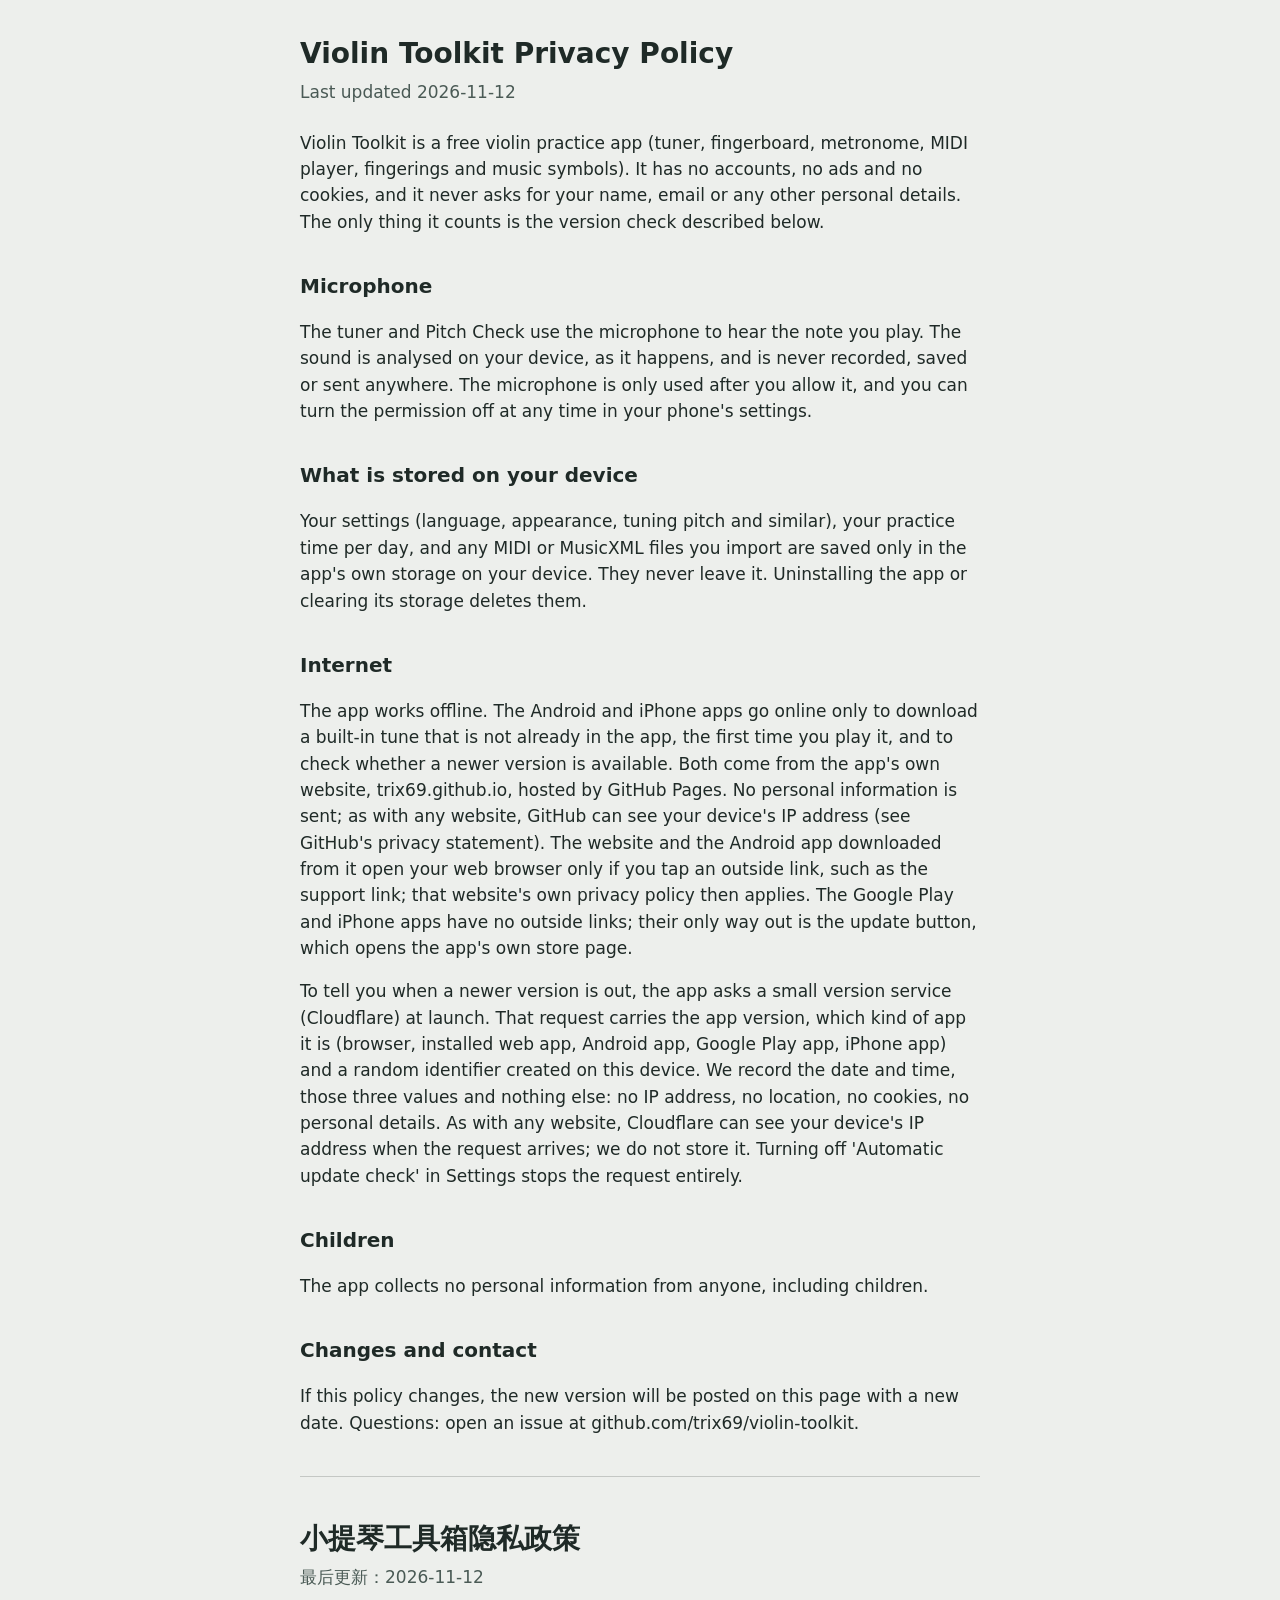
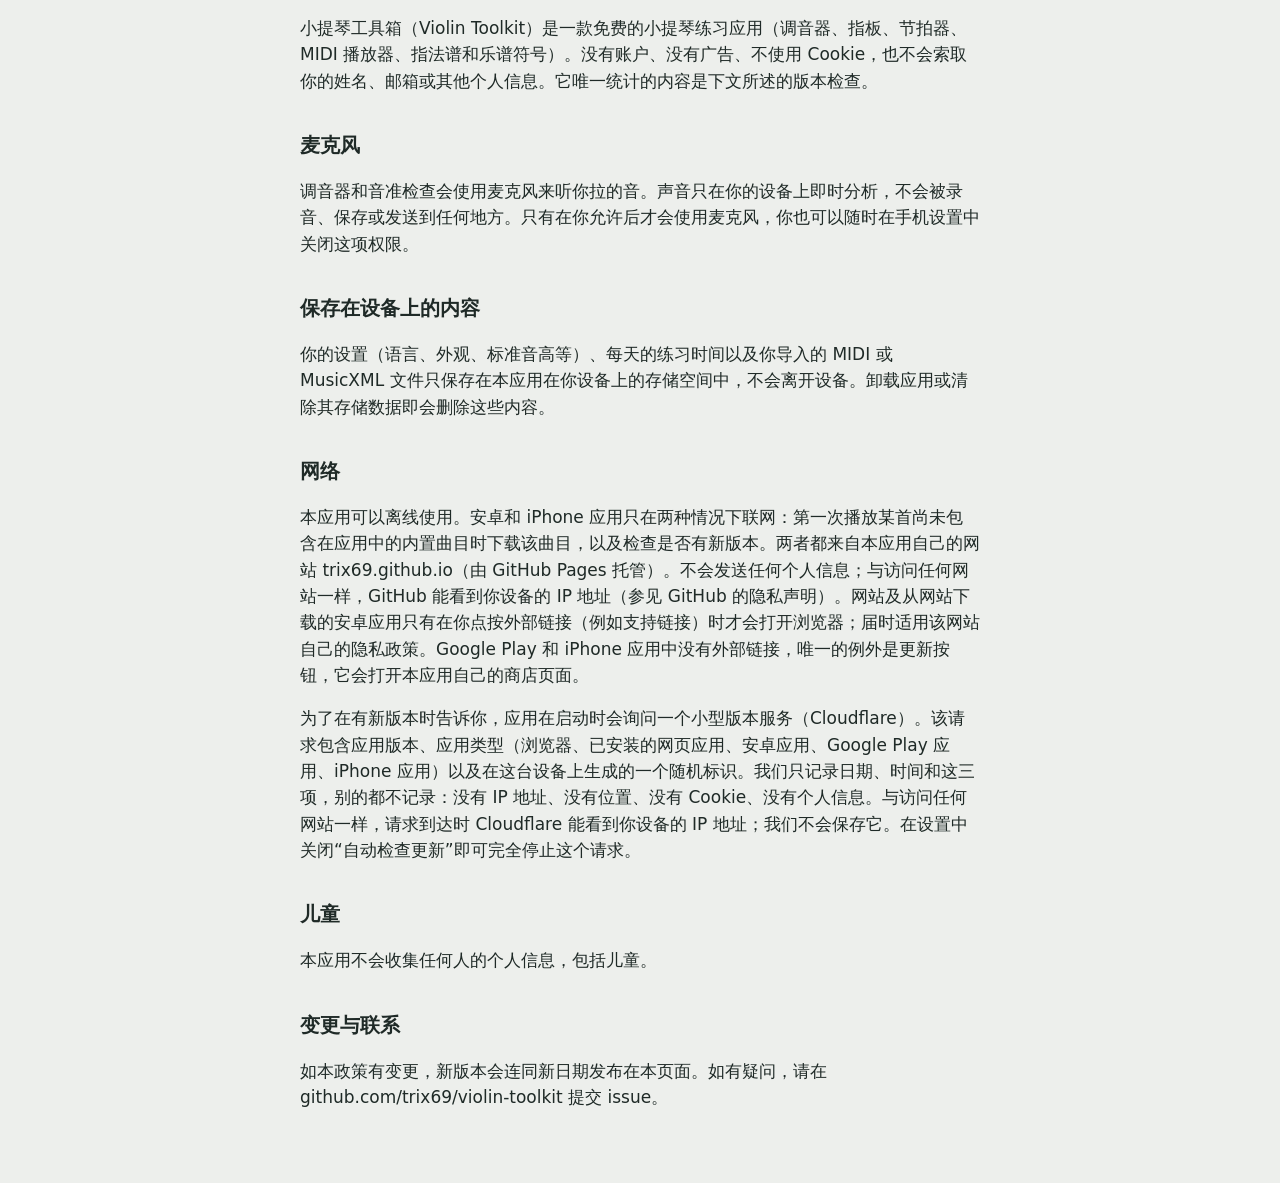
==== docs/privacy.html @ 7303a8f5 "Privacy policy (Trix, Hermes F45): the opening no longer says 'no analytics' / 'does not collect, se" ====
<!doctype html>
<html lang="en">
<head>
<meta charset="utf-8">
<meta name="viewport" content="width=device-width, initial-scale=1">
<title>Violin Toolkit Privacy Policy</title>
<meta name="pp-version" content="2026-11-12">
<style>
:root { --bg: #EDEFEC; --fg: #1F2A27; --muted: #4A5A55; }
@media (prefers-color-scheme: dark) { :root { --bg: #16201B; --fg: #E6ECE8; --muted: #A9B6B0; } }
body { margin: 0; background: var(--bg); color: var(--fg); font: 17px/1.55 system-ui, -apple-system, "Segoe UI", sans-serif; }
main { max-width: 680px; margin: 0 auto; padding: 32px 16px 56px; }
h1 { font-size: 28px; margin: 0 0 4px; }
h2 { font-size: 20px; margin: 36px 0 8px; }
p.date { color: var(--muted); margin: 0 0 24px; }
hr { border: 0; border-top: 1px solid color-mix(in srgb, var(--fg) 20%, transparent); margin: 40px 0; }
</style>
</head>
<body>
<main>
<h1>Violin Toolkit Privacy Policy</h1>
<p class="date">Last updated 2026-11-12</p>

<p>Violin Toolkit is a free violin practice app (tuner, fingerboard, metronome, MIDI player, fingerings and music symbols). It has no accounts, no ads and no cookies, and it never asks for your name, email or any other personal details. The only thing it counts is the version check described below.</p>

<h2>Microphone</h2>
<p>The tuner and Pitch Check use the microphone to hear the note you play. The sound is analysed on your device, as it happens, and is never recorded, saved or sent anywhere. The microphone is only used after you allow it, and you can turn the permission off at any time in your phone's settings.</p>

<h2>What is stored on your device</h2>
<p>Your settings (language, appearance, tuning pitch and similar), your practice time per day, and any MIDI or MusicXML files you import are saved only in the app's own storage on your device. They never leave it. Uninstalling the app or clearing its storage deletes them.</p>

<h2>Internet</h2>
<p>The app works offline. The Android and iPhone apps go online only to download a built-in tune that is not already in the app, the first time you play it, and to check whether a newer version is available. Both come from the app's own website, trix69.github.io, hosted by GitHub Pages. No personal information is sent; as with any website, GitHub can see your device's IP address (see GitHub's privacy statement). The website and the Android app downloaded from it open your web browser only if you tap an outside link, such as the support link; that website's own privacy policy then applies. The Google Play and iPhone apps have no outside links; their only way out is the update button, which opens the app's own store page.</p>
<p>To tell you when a newer version is out, the app asks a small version service (Cloudflare) at launch. That request carries the app version, which kind of app it is (browser, installed web app, Android app, Google Play app, iPhone app) and a random identifier created on this device. We record the date and time, those three values and nothing else: no IP address, no location, no cookies, no personal details. As with any website, Cloudflare can see your device's IP address when the request arrives; we do not store it. Turning off 'Automatic update check' in Settings stops the request entirely.</p>

<h2>Children</h2>
<p>The app collects no personal information from anyone, including children.</p>

<h2>Changes and contact</h2>
<p>If this policy changes, the new version will be posted on this page with a new date. Questions: open an issue at github.com/trix69/violin-toolkit.</p>

<hr>

<h1 lang="zh-CN">小提琴工具箱隐私政策</h1>
<div lang="zh-CN">
<p class="date">最后更新：2026-11-12</p>
<p>小提琴工具箱（Violin Toolkit）是一款免费的小提琴练习应用（调音器、指板、节拍器、MIDI 播放器、指法谱和乐谱符号）。没有账户、没有广告、不使用 Cookie，也不会索取你的姓名、邮箱或其他个人信息。它唯一统计的内容是下文所述的版本检查。</p>
<h2>麦克风</h2>
<p>调音器和音准检查会使用麦克风来听你拉的音。声音只在你的设备上即时分析，不会被录音、保存或发送到任何地方。只有在你允许后才会使用麦克风，你也可以随时在手机设置中关闭这项权限。</p>
<h2>保存在设备上的内容</h2>
<p>你的设置（语言、外观、标准音高等）、每天的练习时间以及你导入的 MIDI 或 MusicXML 文件只保存在本应用在你设备上的存储空间中，不会离开设备。卸载应用或清除其存储数据即会删除这些内容。</p>
<h2>网络</h2>
<p>本应用可以离线使用。安卓和 iPhone 应用只在两种情况下联网：第一次播放某首尚未包含在应用中的内置曲目时下载该曲目，以及检查是否有新版本。两者都来自本应用自己的网站 trix69.github.io（由 GitHub Pages 托管）。不会发送任何个人信息；与访问任何网站一样，GitHub 能看到你设备的 IP 地址（参见 GitHub 的隐私声明）。网站及从网站下载的安卓应用只有在你点按外部链接（例如支持链接）时才会打开浏览器；届时适用该网站自己的隐私政策。Google Play 和 iPhone 应用中没有外部链接，唯一的例外是更新按钮，它会打开本应用自己的商店页面。</p>
<p>为了在有新版本时告诉你，应用在启动时会询问一个小型版本服务（Cloudflare）。该请求包含应用版本、应用类型（浏览器、已安装的网页应用、安卓应用、Google Play 应用、iPhone 应用）以及在这台设备上生成的一个随机标识。我们只记录日期、时间和这三项，别的都不记录：没有 IP 地址、没有位置、没有 Cookie、没有个人信息。与访问任何网站一样，请求到达时 Cloudflare 能看到你设备的 IP 地址；我们不会保存它。在设置中关闭“自动检查更新”即可完全停止这个请求。</p>
<h2>儿童</h2>
<p>本应用不会收集任何人的个人信息，包括儿童。</p>
<h2>变更与联系</h2>
<p>如本政策有变更，新版本会连同新日期发布在本页面。如有疑问，请在 github.com/trix69/violin-toolkit 提交 issue。</p>
</div>
</main>
</body>
</html>
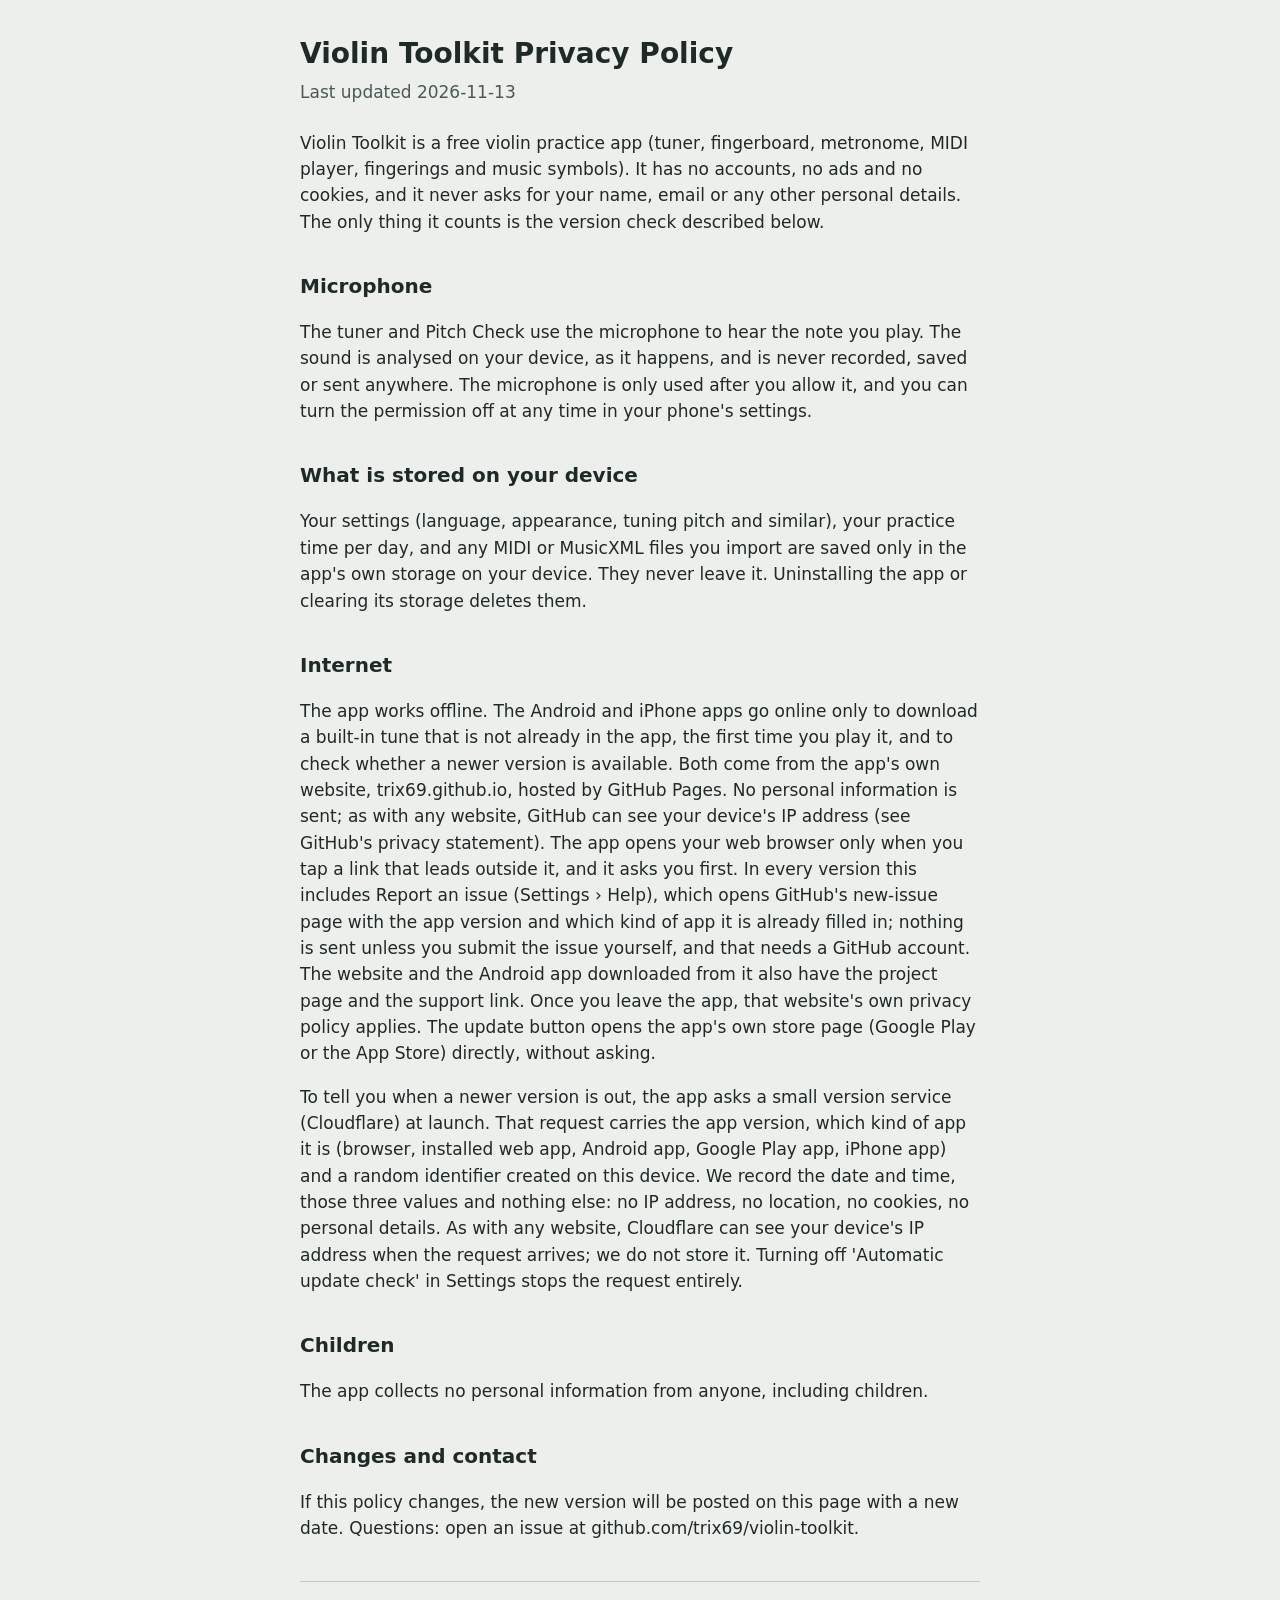
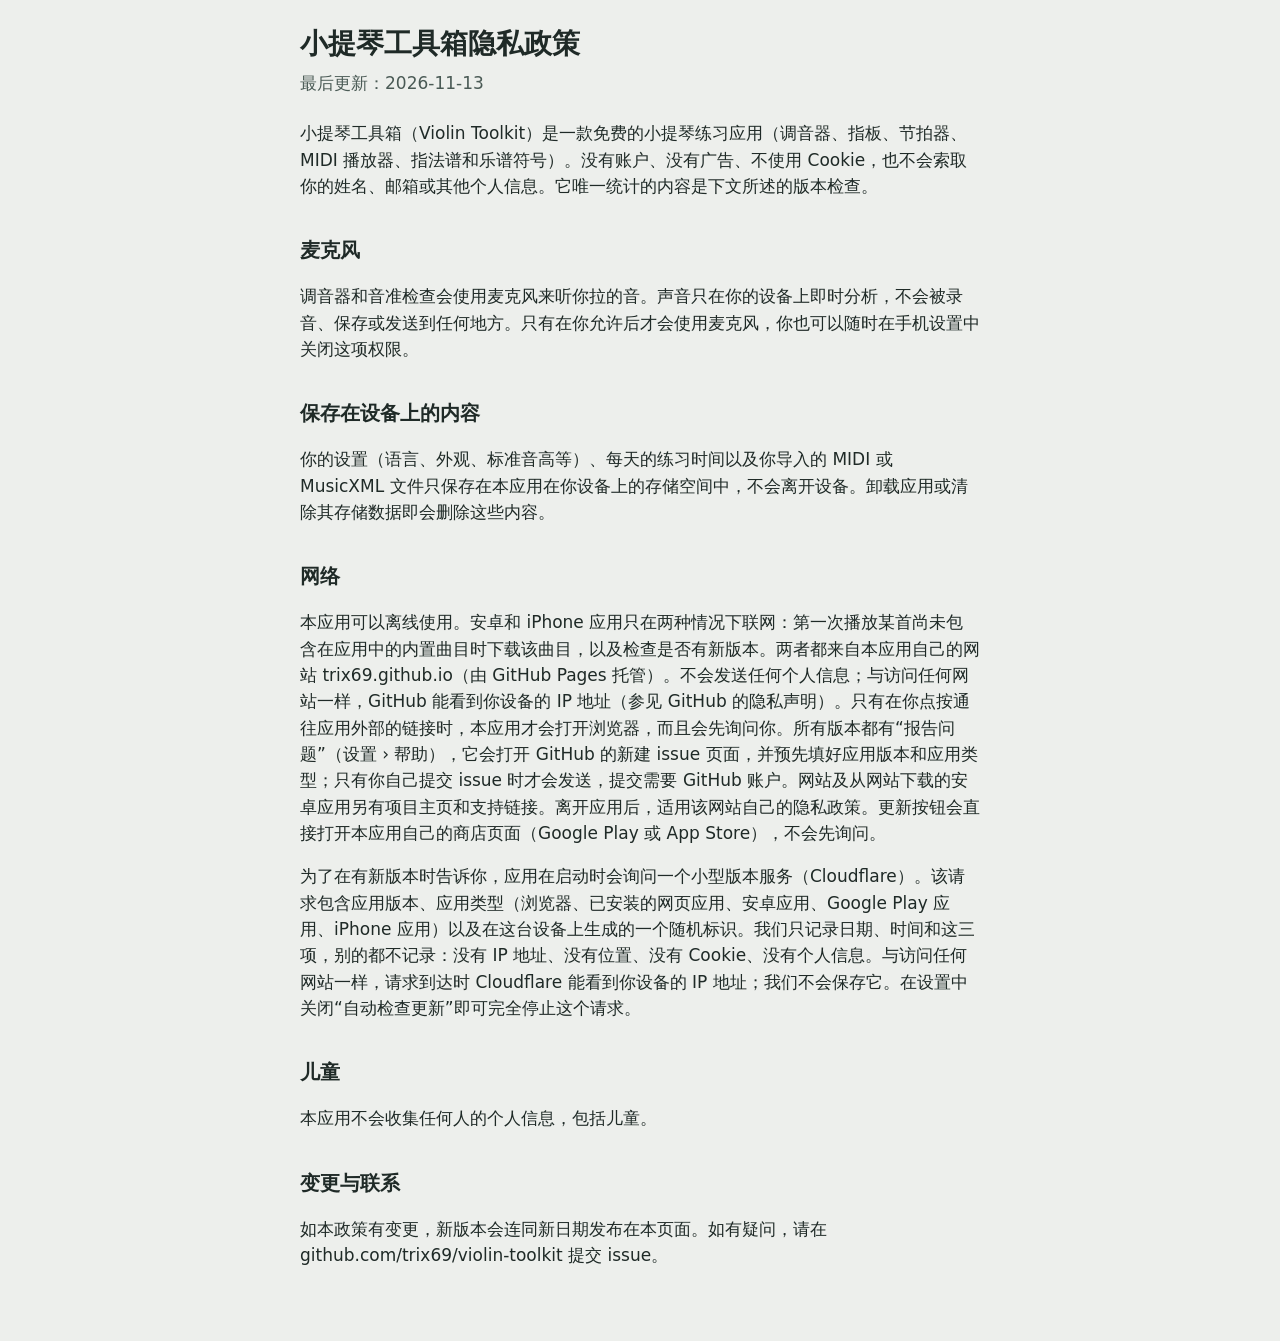
==== commit 56edde6d: "Privacy policy 2026-11-13 (Trix): outside links, Report an issue (GitHub, version + kind prefilled, " ====
--- a/docs/privacy.html
+++ b/docs/privacy.html
@@ -4,7 +4,7 @@
 <meta charset="utf-8">
 <meta name="viewport" content="width=device-width, initial-scale=1">
 <title>Violin Toolkit Privacy Policy</title>
-<meta name="pp-version" content="2026-11-12">
+<meta name="pp-version" content="2026-11-13">
 <style>
 :root { --bg: #EDEFEC; --fg: #1F2A27; --muted: #4A5A55; }
 @media (prefers-color-scheme: dark) { :root { --bg: #16201B; --fg: #E6ECE8; --muted: #A9B6B0; } }
@@ -19,7 +19,7 @@
 <body>
 <main>
 <h1>Violin Toolkit Privacy Policy</h1>
-<p class="date">Last updated 2026-11-12</p>
+<p class="date">Last updated 2026-11-13</p>
 
 <p>Violin Toolkit is a free violin practice app (tuner, fingerboard, metronome, MIDI player, fingerings and music symbols). It has no accounts, no ads and no cookies, and it never asks for your name, email or any other personal details. The only thing it counts is the version check described below.</p>
 
@@ -30,7 +30,7 @@
 <p>Your settings (language, appearance, tuning pitch and similar), your practice time per day, and any MIDI or MusicXML files you import are saved only in the app's own storage on your device. They never leave it. Uninstalling the app or clearing its storage deletes them.</p>
 
 <h2>Internet</h2>
-<p>The app works offline. The Android and iPhone apps go online only to download a built-in tune that is not already in the app, the first time you play it, and to check whether a newer version is available. Both come from the app's own website, trix69.github.io, hosted by GitHub Pages. No personal information is sent; as with any website, GitHub can see your device's IP address (see GitHub's privacy statement). The website and the Android app downloaded from it open your web browser only if you tap an outside link, such as the support link; that website's own privacy policy then applies. The Google Play and iPhone apps have no outside links; their only way out is the update button, which opens the app's own store page.</p>
+<p>The app works offline. The Android and iPhone apps go online only to download a built-in tune that is not already in the app, the first time you play it, and to check whether a newer version is available. Both come from the app's own website, trix69.github.io, hosted by GitHub Pages. No personal information is sent; as with any website, GitHub can see your device's IP address (see GitHub's privacy statement). The app opens your web browser only when you tap a link that leads outside it, and it asks you first. In every version this includes Report an issue (Settings › Help), which opens GitHub's new-issue page with the app version and which kind of app it is already filled in; nothing is sent unless you submit the issue yourself, and that needs a GitHub account. The website and the Android app downloaded from it also have the project page and the support link. Once you leave the app, that website's own privacy policy applies. The update button opens the app's own store page (Google Play or the App Store) directly, without asking.</p>
 <p>To tell you when a newer version is out, the app asks a small version service (Cloudflare) at launch. That request carries the app version, which kind of app it is (browser, installed web app, Android app, Google Play app, iPhone app) and a random identifier created on this device. We record the date and time, those three values and nothing else: no IP address, no location, no cookies, no personal details. As with any website, Cloudflare can see your device's IP address when the request arrives; we do not store it. Turning off 'Automatic update check' in Settings stops the request entirely.</p>
 
 <h2>Children</h2>
@@ -43,14 +43,14 @@
 
 <h1 lang="zh-CN">小提琴工具箱隐私政策</h1>
 <div lang="zh-CN">
-<p class="date">最后更新：2026-11-12</p>
+<p class="date">最后更新：2026-11-13</p>
 <p>小提琴工具箱（Violin Toolkit）是一款免费的小提琴练习应用（调音器、指板、节拍器、MIDI 播放器、指法谱和乐谱符号）。没有账户、没有广告、不使用 Cookie，也不会索取你的姓名、邮箱或其他个人信息。它唯一统计的内容是下文所述的版本检查。</p>
 <h2>麦克风</h2>
 <p>调音器和音准检查会使用麦克风来听你拉的音。声音只在你的设备上即时分析，不会被录音、保存或发送到任何地方。只有在你允许后才会使用麦克风，你也可以随时在手机设置中关闭这项权限。</p>
 <h2>保存在设备上的内容</h2>
 <p>你的设置（语言、外观、标准音高等）、每天的练习时间以及你导入的 MIDI 或 MusicXML 文件只保存在本应用在你设备上的存储空间中，不会离开设备。卸载应用或清除其存储数据即会删除这些内容。</p>
 <h2>网络</h2>
-<p>本应用可以离线使用。安卓和 iPhone 应用只在两种情况下联网：第一次播放某首尚未包含在应用中的内置曲目时下载该曲目，以及检查是否有新版本。两者都来自本应用自己的网站 trix69.github.io（由 GitHub Pages 托管）。不会发送任何个人信息；与访问任何网站一样，GitHub 能看到你设备的 IP 地址（参见 GitHub 的隐私声明）。网站及从网站下载的安卓应用只有在你点按外部链接（例如支持链接）时才会打开浏览器；届时适用该网站自己的隐私政策。Google Play 和 iPhone 应用中没有外部链接，唯一的例外是更新按钮，它会打开本应用自己的商店页面。</p>
+<p>本应用可以离线使用。安卓和 iPhone 应用只在两种情况下联网：第一次播放某首尚未包含在应用中的内置曲目时下载该曲目，以及检查是否有新版本。两者都来自本应用自己的网站 trix69.github.io（由 GitHub Pages 托管）。不会发送任何个人信息；与访问任何网站一样，GitHub 能看到你设备的 IP 地址（参见 GitHub 的隐私声明）。只有在你点按通往应用外部的链接时，本应用才会打开浏览器，而且会先询问你。所有版本都有“报告问题”（设置 › 帮助），它会打开 GitHub 的新建 issue 页面，并预先填好应用版本和应用类型；只有你自己提交 issue 时才会发送，提交需要 GitHub 账户。网站及从网站下载的安卓应用另有项目主页和支持链接。离开应用后，适用该网站自己的隐私政策。更新按钮会直接打开本应用自己的商店页面（Google Play 或 App Store），不会先询问。</p>
 <p>为了在有新版本时告诉你，应用在启动时会询问一个小型版本服务（Cloudflare）。该请求包含应用版本、应用类型（浏览器、已安装的网页应用、安卓应用、Google Play 应用、iPhone 应用）以及在这台设备上生成的一个随机标识。我们只记录日期、时间和这三项，别的都不记录：没有 IP 地址、没有位置、没有 Cookie、没有个人信息。与访问任何网站一样，请求到达时 Cloudflare 能看到你设备的 IP 地址；我们不会保存它。在设置中关闭“自动检查更新”即可完全停止这个请求。</p>
 <h2>儿童</h2>
 <p>本应用不会收集任何人的个人信息，包括儿童。</p>
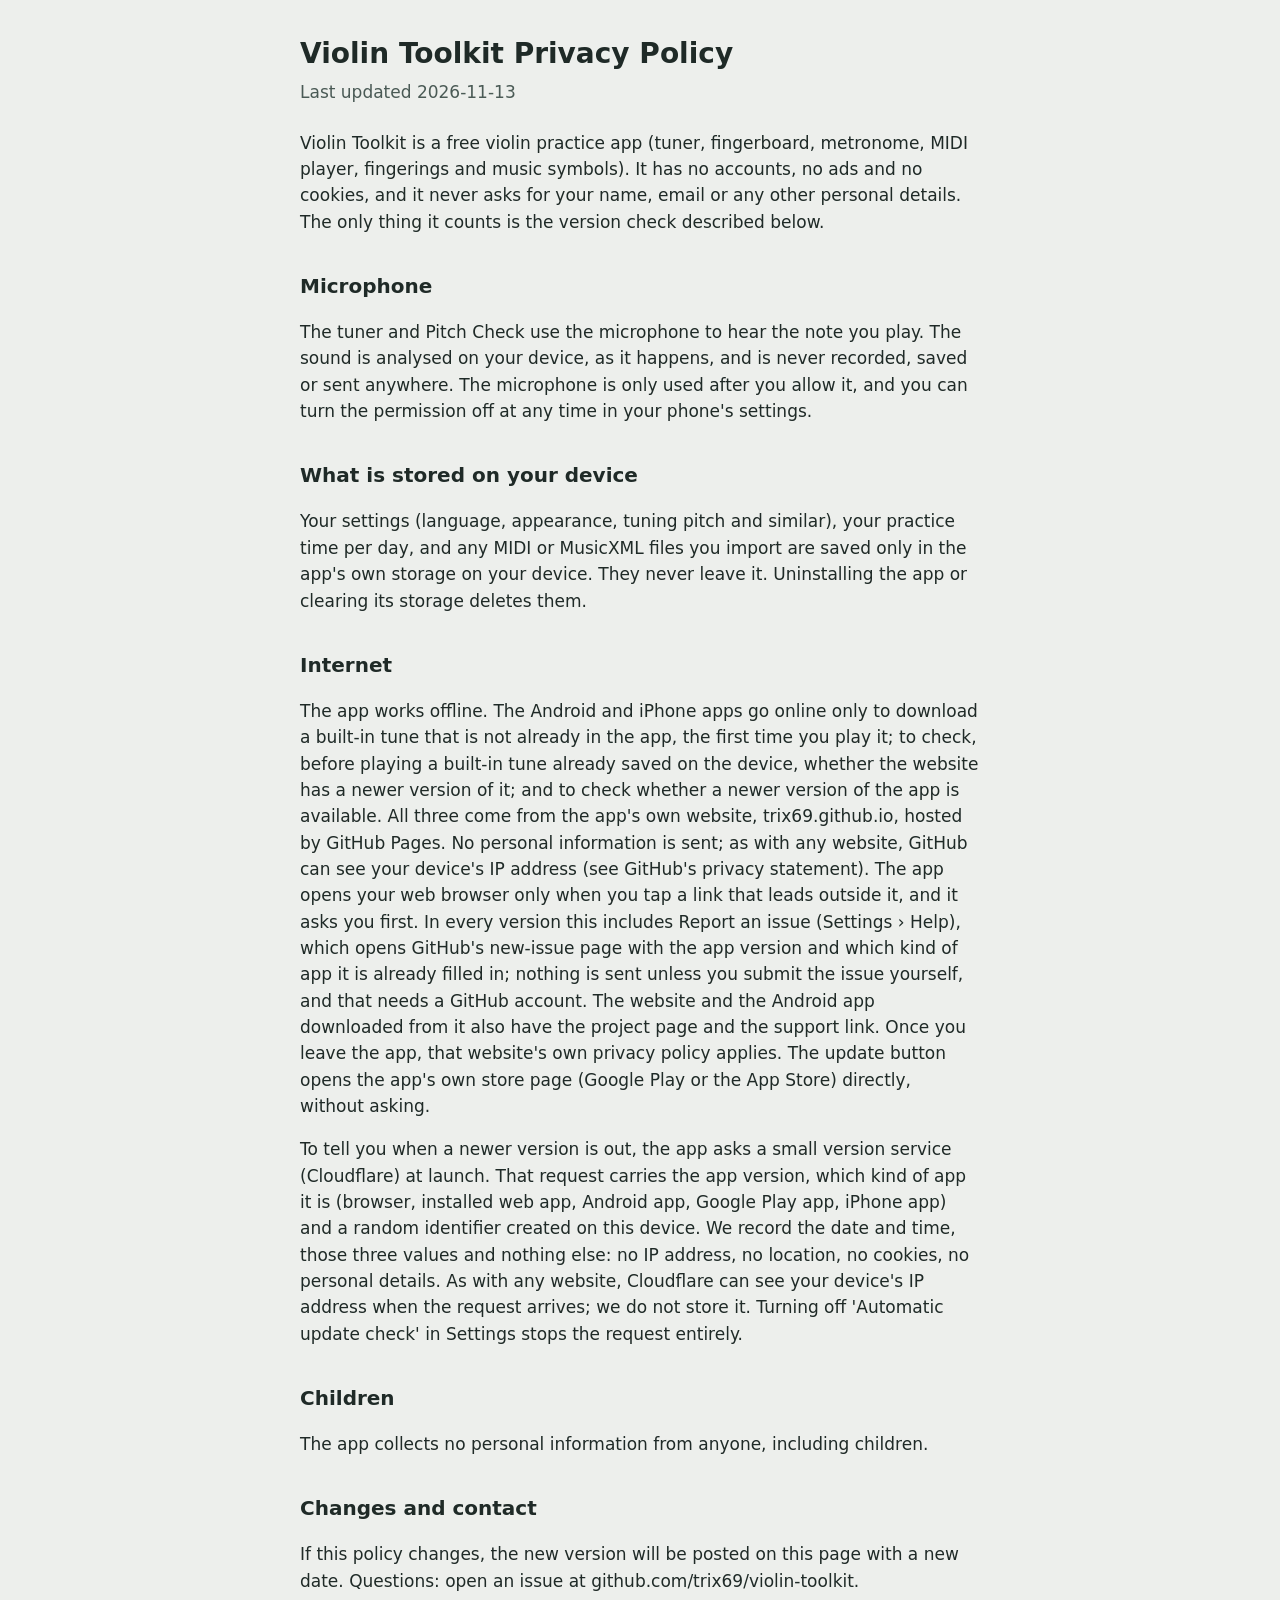
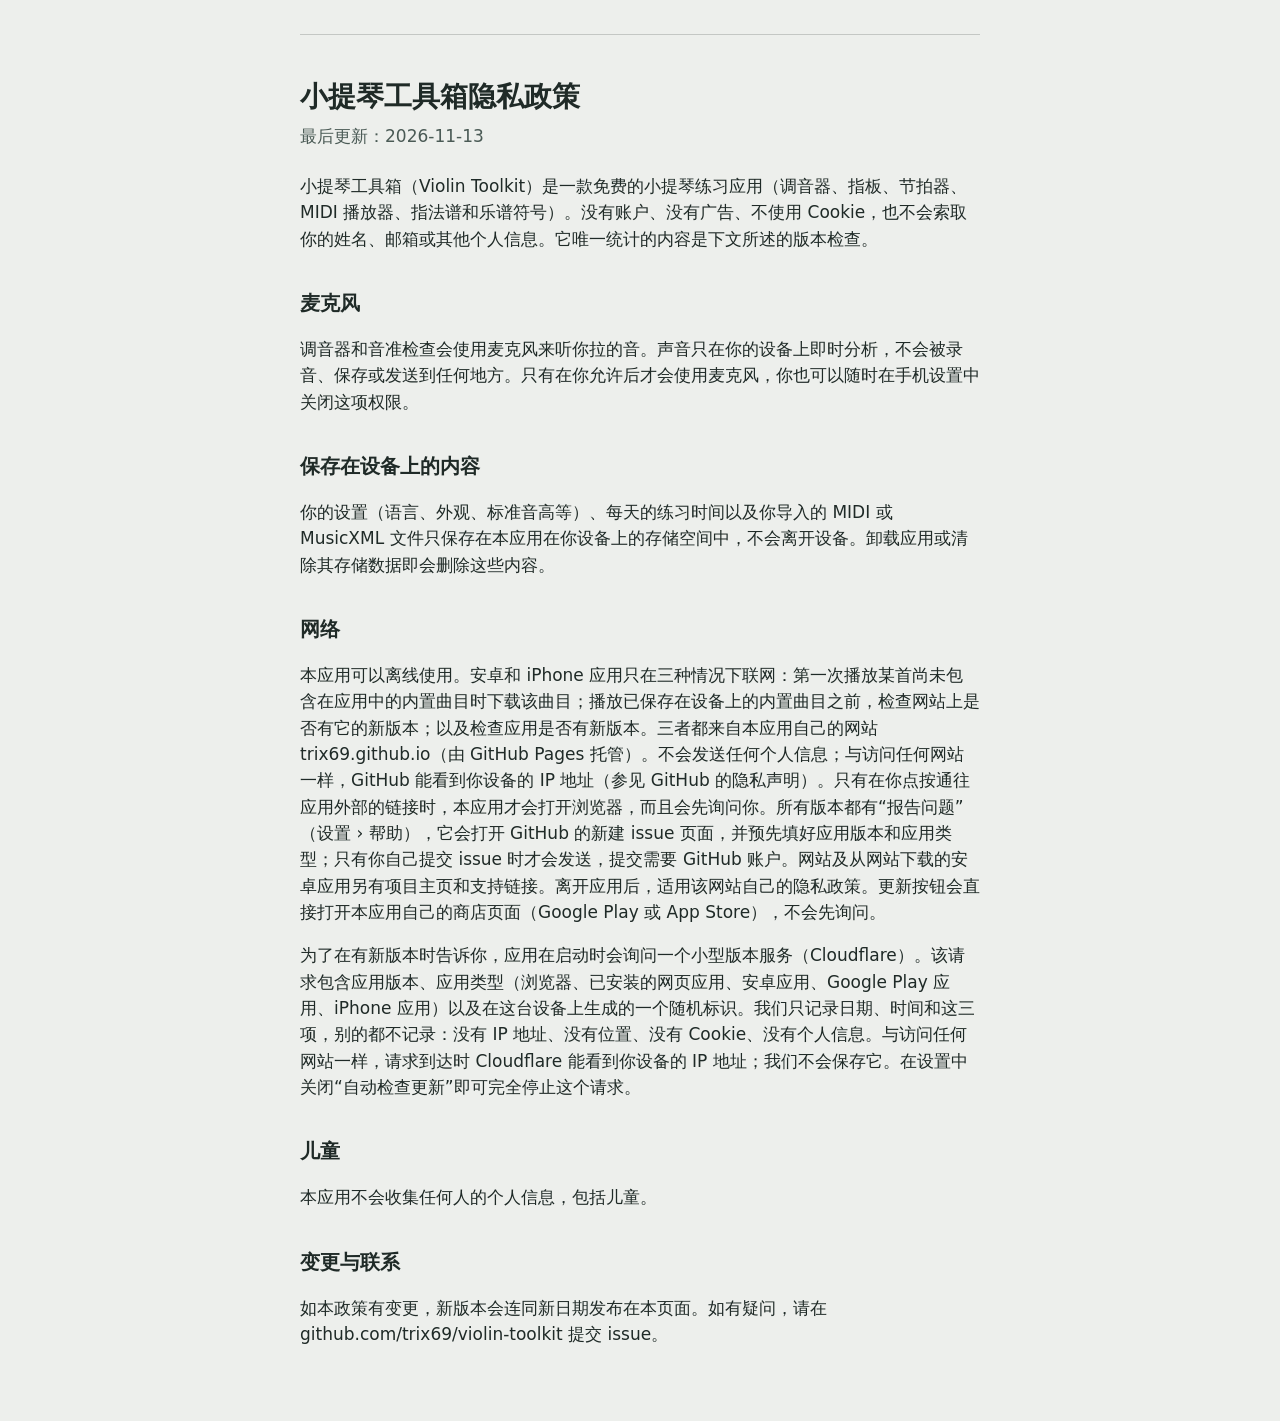
==== commit 078e8112: "Hermes F72: privacy policy (docs en/zh, in-app summary en/zh) lists the phone apps' check of a saved" ====
--- a/docs/privacy.html
+++ b/docs/privacy.html
@@ -30,7 +30,7 @@
 <p>Your settings (language, appearance, tuning pitch and similar), your practice time per day, and any MIDI or MusicXML files you import are saved only in the app's own storage on your device. They never leave it. Uninstalling the app or clearing its storage deletes them.</p>
 
 <h2>Internet</h2>
-<p>The app works offline. The Android and iPhone apps go online only to download a built-in tune that is not already in the app, the first time you play it, and to check whether a newer version is available. Both come from the app's own website, trix69.github.io, hosted by GitHub Pages. No personal information is sent; as with any website, GitHub can see your device's IP address (see GitHub's privacy statement). The app opens your web browser only when you tap a link that leads outside it, and it asks you first. In every version this includes Report an issue (Settings › Help), which opens GitHub's new-issue page with the app version and which kind of app it is already filled in; nothing is sent unless you submit the issue yourself, and that needs a GitHub account. The website and the Android app downloaded from it also have the project page and the support link. Once you leave the app, that website's own privacy policy applies. The update button opens the app's own store page (Google Play or the App Store) directly, without asking.</p>
+<p>The app works offline. The Android and iPhone apps go online only to download a built-in tune that is not already in the app, the first time you play it; to check, before playing a built-in tune already saved on the device, whether the website has a newer version of it; and to check whether a newer version of the app is available. All three come from the app's own website, trix69.github.io, hosted by GitHub Pages. No personal information is sent; as with any website, GitHub can see your device's IP address (see GitHub's privacy statement). The app opens your web browser only when you tap a link that leads outside it, and it asks you first. In every version this includes Report an issue (Settings › Help), which opens GitHub's new-issue page with the app version and which kind of app it is already filled in; nothing is sent unless you submit the issue yourself, and that needs a GitHub account. The website and the Android app downloaded from it also have the project page and the support link. Once you leave the app, that website's own privacy policy applies. The update button opens the app's own store page (Google Play or the App Store) directly, without asking.</p>
 <p>To tell you when a newer version is out, the app asks a small version service (Cloudflare) at launch. That request carries the app version, which kind of app it is (browser, installed web app, Android app, Google Play app, iPhone app) and a random identifier created on this device. We record the date and time, those three values and nothing else: no IP address, no location, no cookies, no personal details. As with any website, Cloudflare can see your device's IP address when the request arrives; we do not store it. Turning off 'Automatic update check' in Settings stops the request entirely.</p>
 
 <h2>Children</h2>
@@ -50,7 +50,7 @@
 <h2>保存在设备上的内容</h2>
 <p>你的设置（语言、外观、标准音高等）、每天的练习时间以及你导入的 MIDI 或 MusicXML 文件只保存在本应用在你设备上的存储空间中，不会离开设备。卸载应用或清除其存储数据即会删除这些内容。</p>
 <h2>网络</h2>
-<p>本应用可以离线使用。安卓和 iPhone 应用只在两种情况下联网：第一次播放某首尚未包含在应用中的内置曲目时下载该曲目，以及检查是否有新版本。两者都来自本应用自己的网站 trix69.github.io（由 GitHub Pages 托管）。不会发送任何个人信息；与访问任何网站一样，GitHub 能看到你设备的 IP 地址（参见 GitHub 的隐私声明）。只有在你点按通往应用外部的链接时，本应用才会打开浏览器，而且会先询问你。所有版本都有“报告问题”（设置 › 帮助），它会打开 GitHub 的新建 issue 页面，并预先填好应用版本和应用类型；只有你自己提交 issue 时才会发送，提交需要 GitHub 账户。网站及从网站下载的安卓应用另有项目主页和支持链接。离开应用后，适用该网站自己的隐私政策。更新按钮会直接打开本应用自己的商店页面（Google Play 或 App Store），不会先询问。</p>
+<p>本应用可以离线使用。安卓和 iPhone 应用只在三种情况下联网：第一次播放某首尚未包含在应用中的内置曲目时下载该曲目；播放已保存在设备上的内置曲目之前，检查网站上是否有它的新版本；以及检查应用是否有新版本。三者都来自本应用自己的网站 trix69.github.io（由 GitHub Pages 托管）。不会发送任何个人信息；与访问任何网站一样，GitHub 能看到你设备的 IP 地址（参见 GitHub 的隐私声明）。只有在你点按通往应用外部的链接时，本应用才会打开浏览器，而且会先询问你。所有版本都有“报告问题”（设置 › 帮助），它会打开 GitHub 的新建 issue 页面，并预先填好应用版本和应用类型；只有你自己提交 issue 时才会发送，提交需要 GitHub 账户。网站及从网站下载的安卓应用另有项目主页和支持链接。离开应用后，适用该网站自己的隐私政策。更新按钮会直接打开本应用自己的商店页面（Google Play 或 App Store），不会先询问。</p>
 <p>为了在有新版本时告诉你，应用在启动时会询问一个小型版本服务（Cloudflare）。该请求包含应用版本、应用类型（浏览器、已安装的网页应用、安卓应用、Google Play 应用、iPhone 应用）以及在这台设备上生成的一个随机标识。我们只记录日期、时间和这三项，别的都不记录：没有 IP 地址、没有位置、没有 Cookie、没有个人信息。与访问任何网站一样，请求到达时 Cloudflare 能看到你设备的 IP 地址；我们不会保存它。在设置中关闭“自动检查更新”即可完全停止这个请求。</p>
 <h2>儿童</h2>
 <p>本应用不会收集任何人的个人信息，包括儿童。</p>
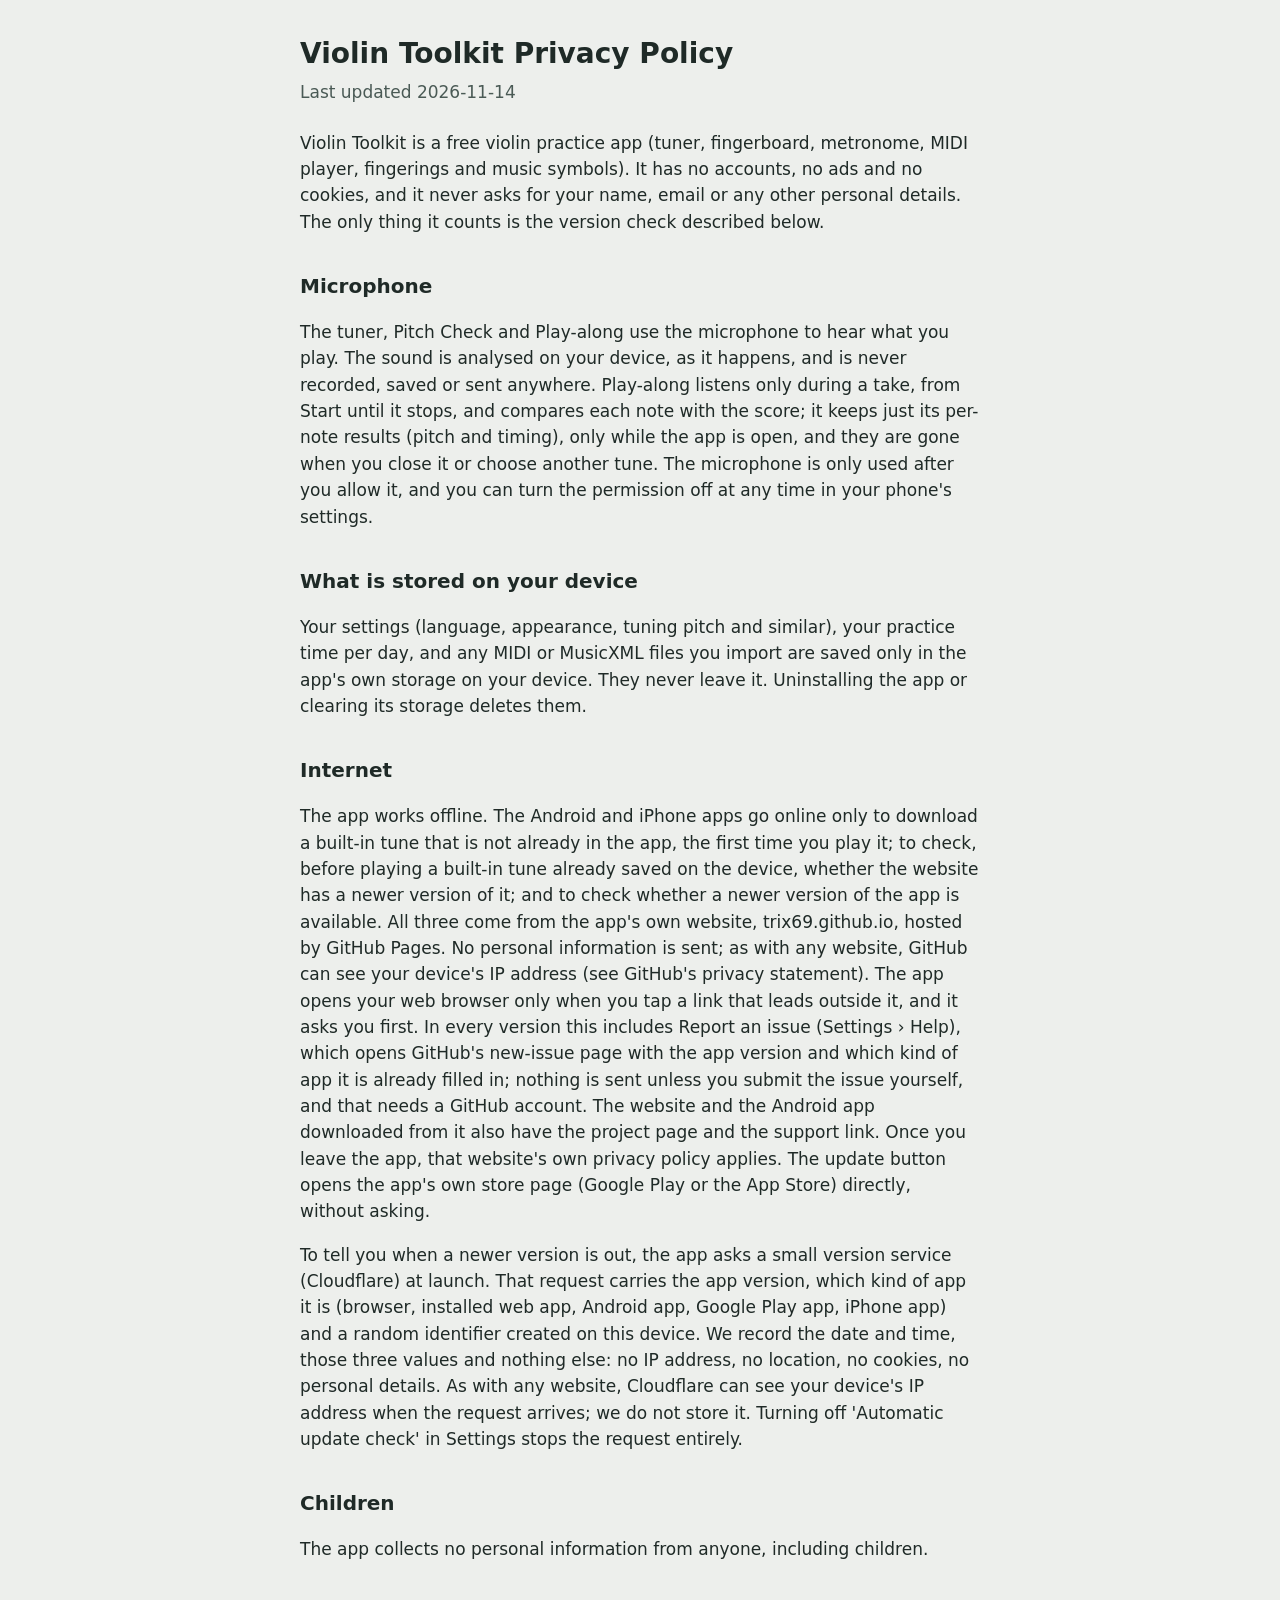
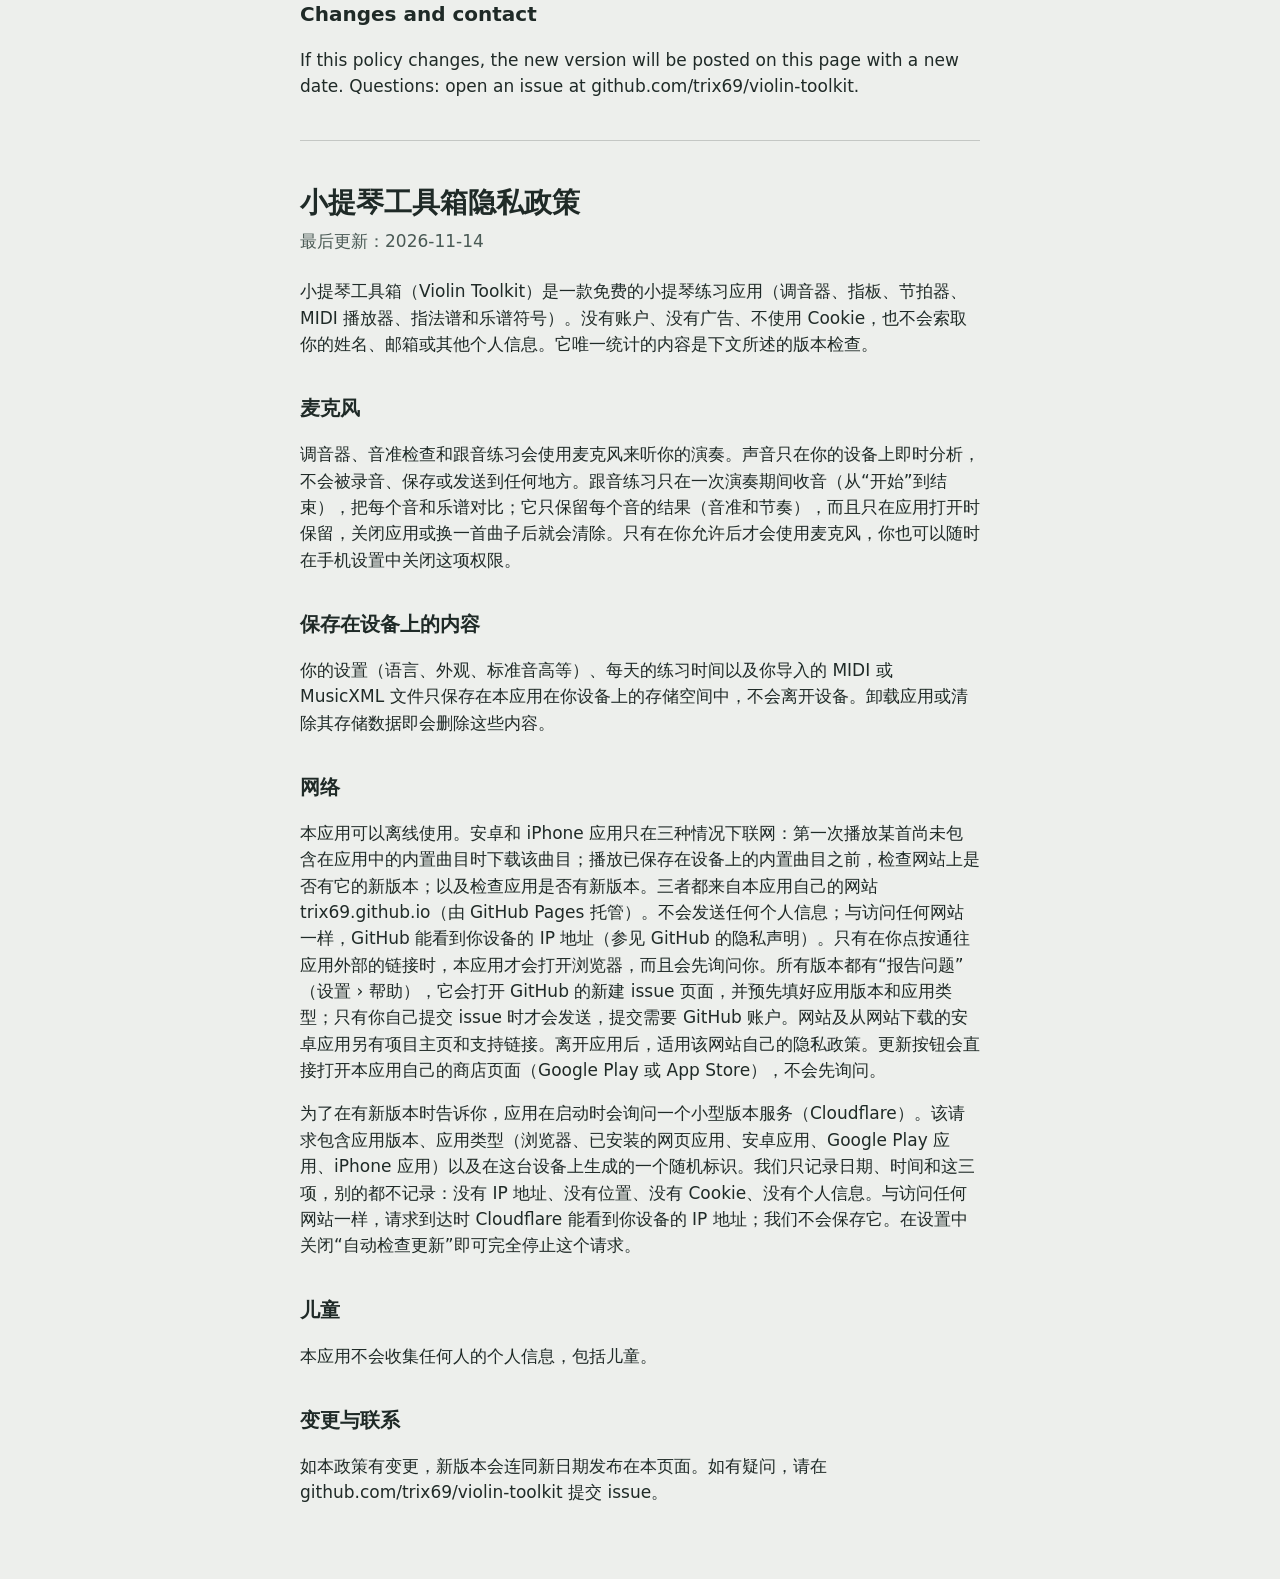
==== commit 8e6e4707: "Play-along on in every build; privacy policy 2026-11-14 names Play-along's microphone use (Hermes F8" ====
--- a/docs/privacy.html
+++ b/docs/privacy.html
@@ -4,7 +4,7 @@
 <meta charset="utf-8">
 <meta name="viewport" content="width=device-width, initial-scale=1">
 <title>Violin Toolkit Privacy Policy</title>
-<meta name="pp-version" content="2026-11-13">
+<meta name="pp-version" content="2026-11-14">
 <style>
 :root { --bg: #EDEFEC; --fg: #1F2A27; --muted: #4A5A55; }
 @media (prefers-color-scheme: dark) { :root { --bg: #16201B; --fg: #E6ECE8; --muted: #A9B6B0; } }
@@ -19,12 +19,12 @@
 <body>
 <main>
 <h1>Violin Toolkit Privacy Policy</h1>
-<p class="date">Last updated 2026-11-13</p>
+<p class="date">Last updated 2026-11-14</p>
 
 <p>Violin Toolkit is a free violin practice app (tuner, fingerboard, metronome, MIDI player, fingerings and music symbols). It has no accounts, no ads and no cookies, and it never asks for your name, email or any other personal details. The only thing it counts is the version check described below.</p>
 
 <h2>Microphone</h2>
-<p>The tuner and Pitch Check use the microphone to hear the note you play. The sound is analysed on your device, as it happens, and is never recorded, saved or sent anywhere. The microphone is only used after you allow it, and you can turn the permission off at any time in your phone's settings.</p>
+<p>The tuner, Pitch Check and Play-along use the microphone to hear what you play. The sound is analysed on your device, as it happens, and is never recorded, saved or sent anywhere. Play-along listens only during a take, from Start until it stops, and compares each note with the score; it keeps just its per-note results (pitch and timing), only while the app is open, and they are gone when you close it or choose another tune. The microphone is only used after you allow it, and you can turn the permission off at any time in your phone's settings.</p>
 
 <h2>What is stored on your device</h2>
 <p>Your settings (language, appearance, tuning pitch and similar), your practice time per day, and any MIDI or MusicXML files you import are saved only in the app's own storage on your device. They never leave it. Uninstalling the app or clearing its storage deletes them.</p>
@@ -43,10 +43,10 @@
 
 <h1 lang="zh-CN">小提琴工具箱隐私政策</h1>
 <div lang="zh-CN">
-<p class="date">最后更新：2026-11-13</p>
+<p class="date">最后更新：2026-11-14</p>
 <p>小提琴工具箱（Violin Toolkit）是一款免费的小提琴练习应用（调音器、指板、节拍器、MIDI 播放器、指法谱和乐谱符号）。没有账户、没有广告、不使用 Cookie，也不会索取你的姓名、邮箱或其他个人信息。它唯一统计的内容是下文所述的版本检查。</p>
 <h2>麦克风</h2>
-<p>调音器和音准检查会使用麦克风来听你拉的音。声音只在你的设备上即时分析，不会被录音、保存或发送到任何地方。只有在你允许后才会使用麦克风，你也可以随时在手机设置中关闭这项权限。</p>
+<p>调音器、音准检查和跟音练习会使用麦克风来听你的演奏。声音只在你的设备上即时分析，不会被录音、保存或发送到任何地方。跟音练习只在一次演奏期间收音（从“开始”到结束），把每个音和乐谱对比；它只保留每个音的结果（音准和节奏），而且只在应用打开时保留，关闭应用或换一首曲子后就会清除。只有在你允许后才会使用麦克风，你也可以随时在手机设置中关闭这项权限。</p>
 <h2>保存在设备上的内容</h2>
 <p>你的设置（语言、外观、标准音高等）、每天的练习时间以及你导入的 MIDI 或 MusicXML 文件只保存在本应用在你设备上的存储空间中，不会离开设备。卸载应用或清除其存储数据即会删除这些内容。</p>
 <h2>网络</h2>
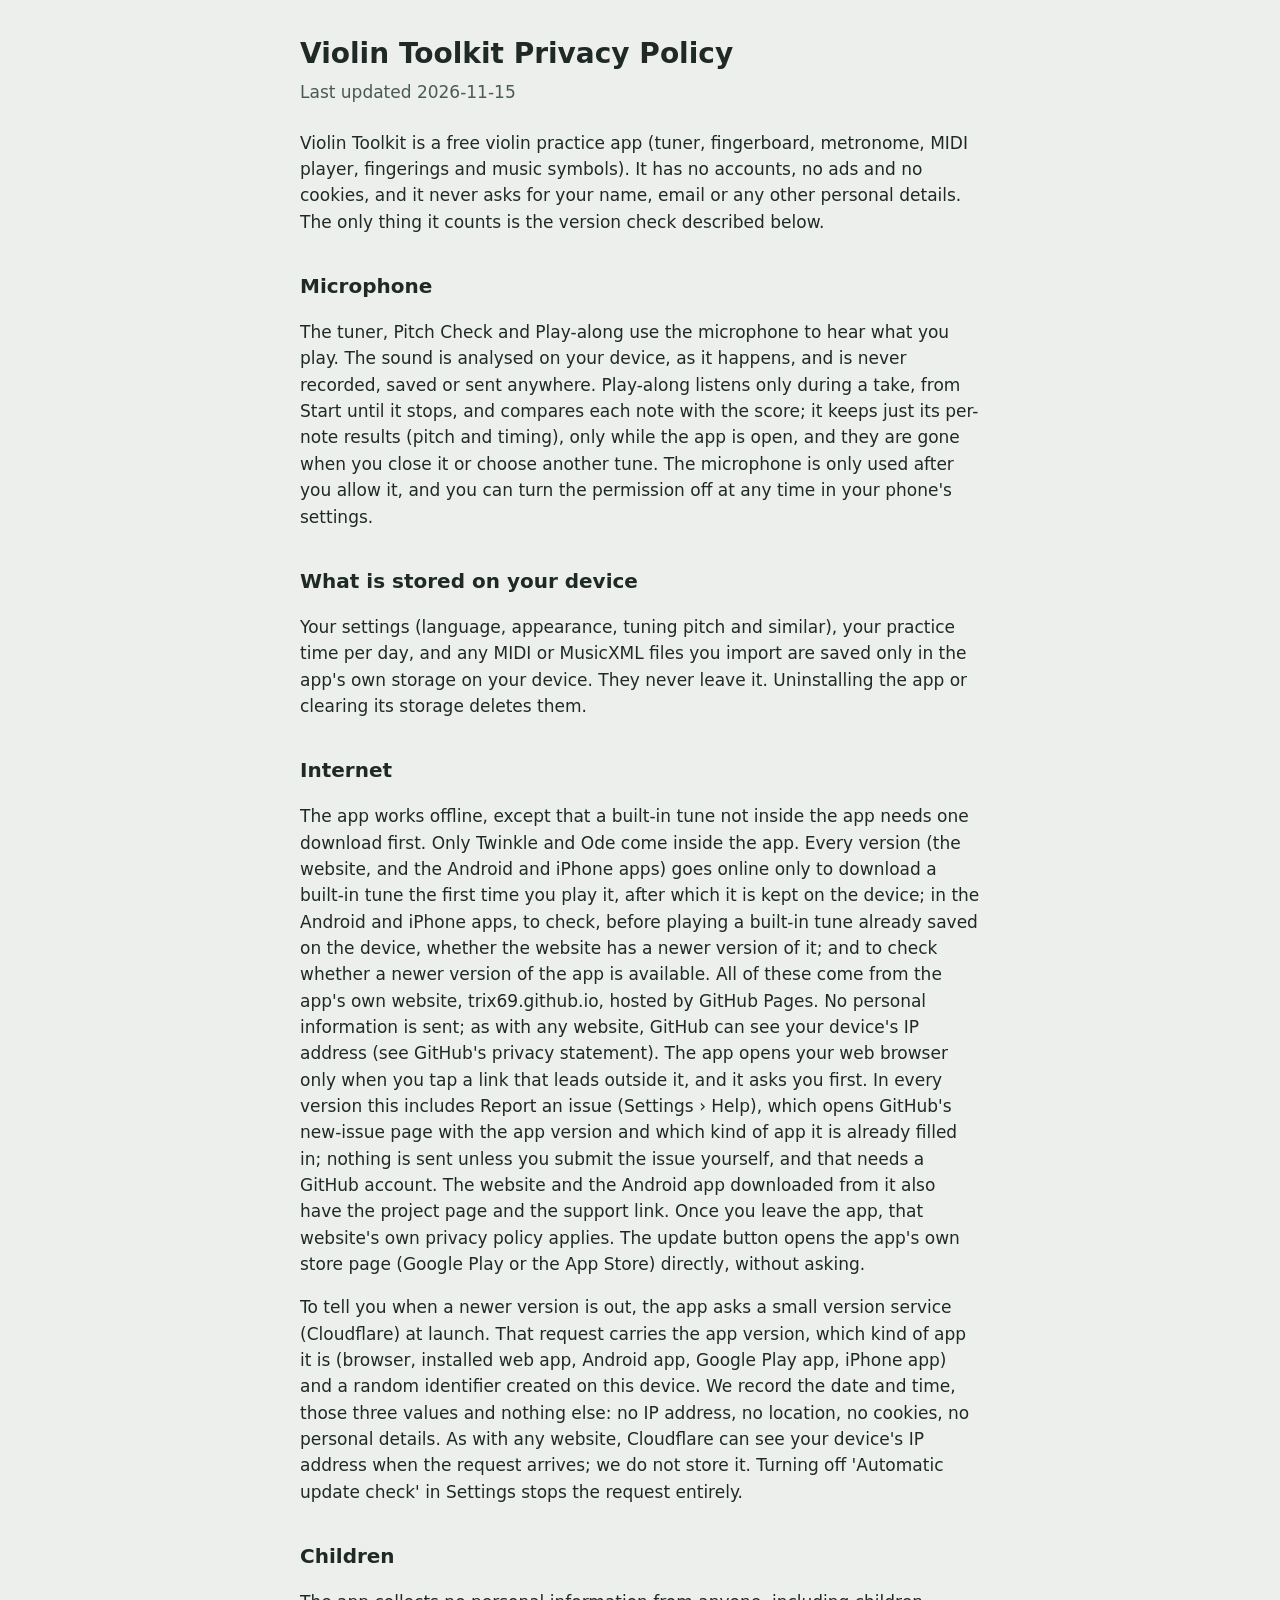
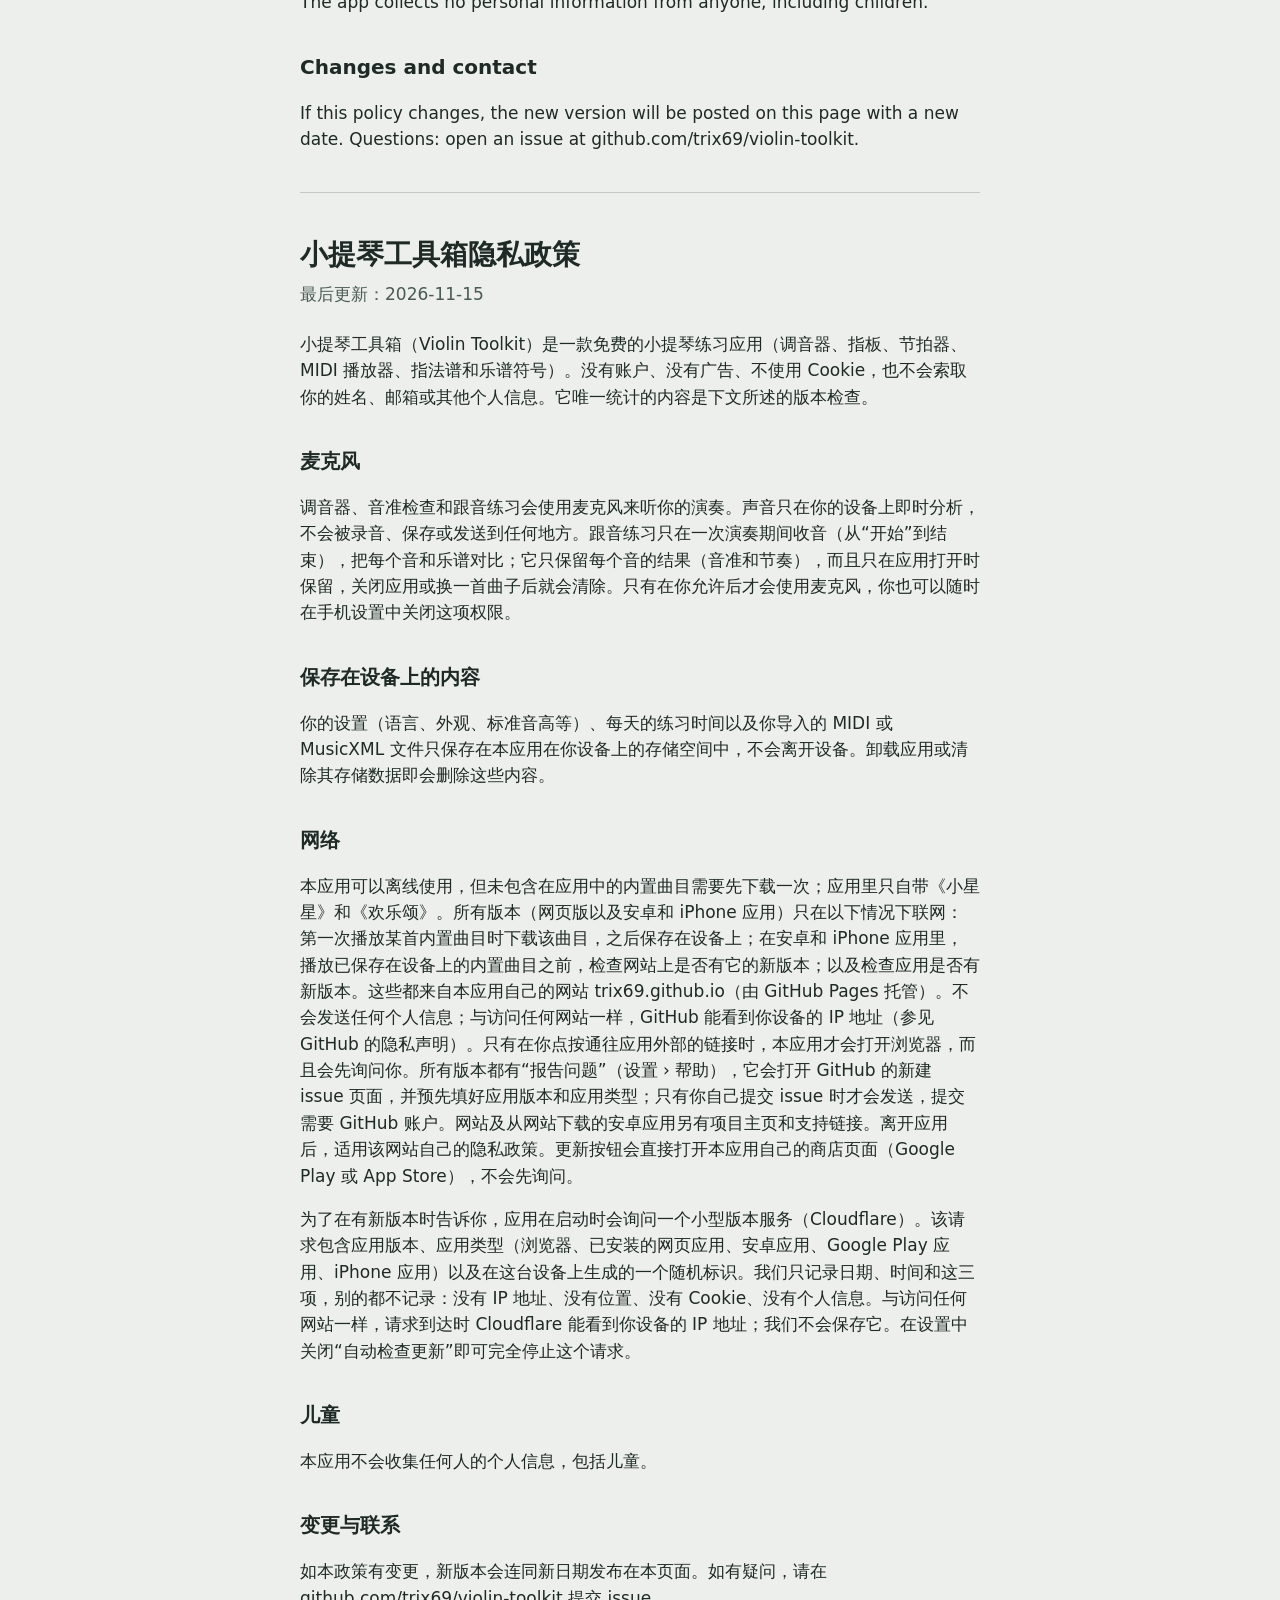
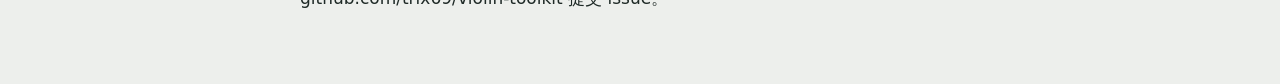
==== commit fd614a11: "Privacy policy 2026-11-15: every version downloads a built-in tune on first play (only Twinkle and O" ====
--- a/docs/privacy.html
+++ b/docs/privacy.html
@@ -4,7 +4,7 @@
 <meta charset="utf-8">
 <meta name="viewport" content="width=device-width, initial-scale=1">
 <title>Violin Toolkit Privacy Policy</title>
-<meta name="pp-version" content="2026-11-14">
+<meta name="pp-version" content="2026-11-15">
 <style>
 :root { --bg: #EDEFEC; --fg: #1F2A27; --muted: #4A5A55; }
 @media (prefers-color-scheme: dark) { :root { --bg: #16201B; --fg: #E6ECE8; --muted: #A9B6B0; } }
@@ -19,7 +19,7 @@
 <body>
 <main>
 <h1>Violin Toolkit Privacy Policy</h1>
-<p class="date">Last updated 2026-11-14</p>
+<p class="date">Last updated 2026-11-15</p>
 
 <p>Violin Toolkit is a free violin practice app (tuner, fingerboard, metronome, MIDI player, fingerings and music symbols). It has no accounts, no ads and no cookies, and it never asks for your name, email or any other personal details. The only thing it counts is the version check described below.</p>
 
@@ -30,7 +30,7 @@
 <p>Your settings (language, appearance, tuning pitch and similar), your practice time per day, and any MIDI or MusicXML files you import are saved only in the app's own storage on your device. They never leave it. Uninstalling the app or clearing its storage deletes them.</p>
 
 <h2>Internet</h2>
-<p>The app works offline. The Android and iPhone apps go online only to download a built-in tune that is not already in the app, the first time you play it; to check, before playing a built-in tune already saved on the device, whether the website has a newer version of it; and to check whether a newer version of the app is available. All three come from the app's own website, trix69.github.io, hosted by GitHub Pages. No personal information is sent; as with any website, GitHub can see your device's IP address (see GitHub's privacy statement). The app opens your web browser only when you tap a link that leads outside it, and it asks you first. In every version this includes Report an issue (Settings › Help), which opens GitHub's new-issue page with the app version and which kind of app it is already filled in; nothing is sent unless you submit the issue yourself, and that needs a GitHub account. The website and the Android app downloaded from it also have the project page and the support link. Once you leave the app, that website's own privacy policy applies. The update button opens the app's own store page (Google Play or the App Store) directly, without asking.</p>
+<p>The app works offline, except that a built-in tune not inside the app needs one download first. Only Twinkle and Ode come inside the app. Every version (the website, and the Android and iPhone apps) goes online only to download a built-in tune the first time you play it, after which it is kept on the device; in the Android and iPhone apps, to check, before playing a built-in tune already saved on the device, whether the website has a newer version of it; and to check whether a newer version of the app is available. All of these come from the app's own website, trix69.github.io, hosted by GitHub Pages. No personal information is sent; as with any website, GitHub can see your device's IP address (see GitHub's privacy statement). The app opens your web browser only when you tap a link that leads outside it, and it asks you first. In every version this includes Report an issue (Settings › Help), which opens GitHub's new-issue page with the app version and which kind of app it is already filled in; nothing is sent unless you submit the issue yourself, and that needs a GitHub account. The website and the Android app downloaded from it also have the project page and the support link. Once you leave the app, that website's own privacy policy applies. The update button opens the app's own store page (Google Play or the App Store) directly, without asking.</p>
 <p>To tell you when a newer version is out, the app asks a small version service (Cloudflare) at launch. That request carries the app version, which kind of app it is (browser, installed web app, Android app, Google Play app, iPhone app) and a random identifier created on this device. We record the date and time, those three values and nothing else: no IP address, no location, no cookies, no personal details. As with any website, Cloudflare can see your device's IP address when the request arrives; we do not store it. Turning off 'Automatic update check' in Settings stops the request entirely.</p>
 
 <h2>Children</h2>
@@ -43,14 +43,14 @@
 
 <h1 lang="zh-CN">小提琴工具箱隐私政策</h1>
 <div lang="zh-CN">
-<p class="date">最后更新：2026-11-14</p>
+<p class="date">最后更新：2026-11-15</p>
 <p>小提琴工具箱（Violin Toolkit）是一款免费的小提琴练习应用（调音器、指板、节拍器、MIDI 播放器、指法谱和乐谱符号）。没有账户、没有广告、不使用 Cookie，也不会索取你的姓名、邮箱或其他个人信息。它唯一统计的内容是下文所述的版本检查。</p>
 <h2>麦克风</h2>
 <p>调音器、音准检查和跟音练习会使用麦克风来听你的演奏。声音只在你的设备上即时分析，不会被录音、保存或发送到任何地方。跟音练习只在一次演奏期间收音（从“开始”到结束），把每个音和乐谱对比；它只保留每个音的结果（音准和节奏），而且只在应用打开时保留，关闭应用或换一首曲子后就会清除。只有在你允许后才会使用麦克风，你也可以随时在手机设置中关闭这项权限。</p>
 <h2>保存在设备上的内容</h2>
 <p>你的设置（语言、外观、标准音高等）、每天的练习时间以及你导入的 MIDI 或 MusicXML 文件只保存在本应用在你设备上的存储空间中，不会离开设备。卸载应用或清除其存储数据即会删除这些内容。</p>
 <h2>网络</h2>
-<p>本应用可以离线使用。安卓和 iPhone 应用只在三种情况下联网：第一次播放某首尚未包含在应用中的内置曲目时下载该曲目；播放已保存在设备上的内置曲目之前，检查网站上是否有它的新版本；以及检查应用是否有新版本。三者都来自本应用自己的网站 trix69.github.io（由 GitHub Pages 托管）。不会发送任何个人信息；与访问任何网站一样，GitHub 能看到你设备的 IP 地址（参见 GitHub 的隐私声明）。只有在你点按通往应用外部的链接时，本应用才会打开浏览器，而且会先询问你。所有版本都有“报告问题”（设置 › 帮助），它会打开 GitHub 的新建 issue 页面，并预先填好应用版本和应用类型；只有你自己提交 issue 时才会发送，提交需要 GitHub 账户。网站及从网站下载的安卓应用另有项目主页和支持链接。离开应用后，适用该网站自己的隐私政策。更新按钮会直接打开本应用自己的商店页面（Google Play 或 App Store），不会先询问。</p>
+<p>本应用可以离线使用，但未包含在应用中的内置曲目需要先下载一次；应用里只自带《小星星》和《欢乐颂》。所有版本（网页版以及安卓和 iPhone 应用）只在以下情况下联网：第一次播放某首内置曲目时下载该曲目，之后保存在设备上；在安卓和 iPhone 应用里，播放已保存在设备上的内置曲目之前，检查网站上是否有它的新版本；以及检查应用是否有新版本。这些都来自本应用自己的网站 trix69.github.io（由 GitHub Pages 托管）。不会发送任何个人信息；与访问任何网站一样，GitHub 能看到你设备的 IP 地址（参见 GitHub 的隐私声明）。只有在你点按通往应用外部的链接时，本应用才会打开浏览器，而且会先询问你。所有版本都有“报告问题”（设置 › 帮助），它会打开 GitHub 的新建 issue 页面，并预先填好应用版本和应用类型；只有你自己提交 issue 时才会发送，提交需要 GitHub 账户。网站及从网站下载的安卓应用另有项目主页和支持链接。离开应用后，适用该网站自己的隐私政策。更新按钮会直接打开本应用自己的商店页面（Google Play 或 App Store），不会先询问。</p>
 <p>为了在有新版本时告诉你，应用在启动时会询问一个小型版本服务（Cloudflare）。该请求包含应用版本、应用类型（浏览器、已安装的网页应用、安卓应用、Google Play 应用、iPhone 应用）以及在这台设备上生成的一个随机标识。我们只记录日期、时间和这三项，别的都不记录：没有 IP 地址、没有位置、没有 Cookie、没有个人信息。与访问任何网站一样，请求到达时 Cloudflare 能看到你设备的 IP 地址；我们不会保存它。在设置中关闭“自动检查更新”即可完全停止这个请求。</p>
 <h2>儿童</h2>
 <p>本应用不会收集任何人的个人信息，包括儿童。</p>
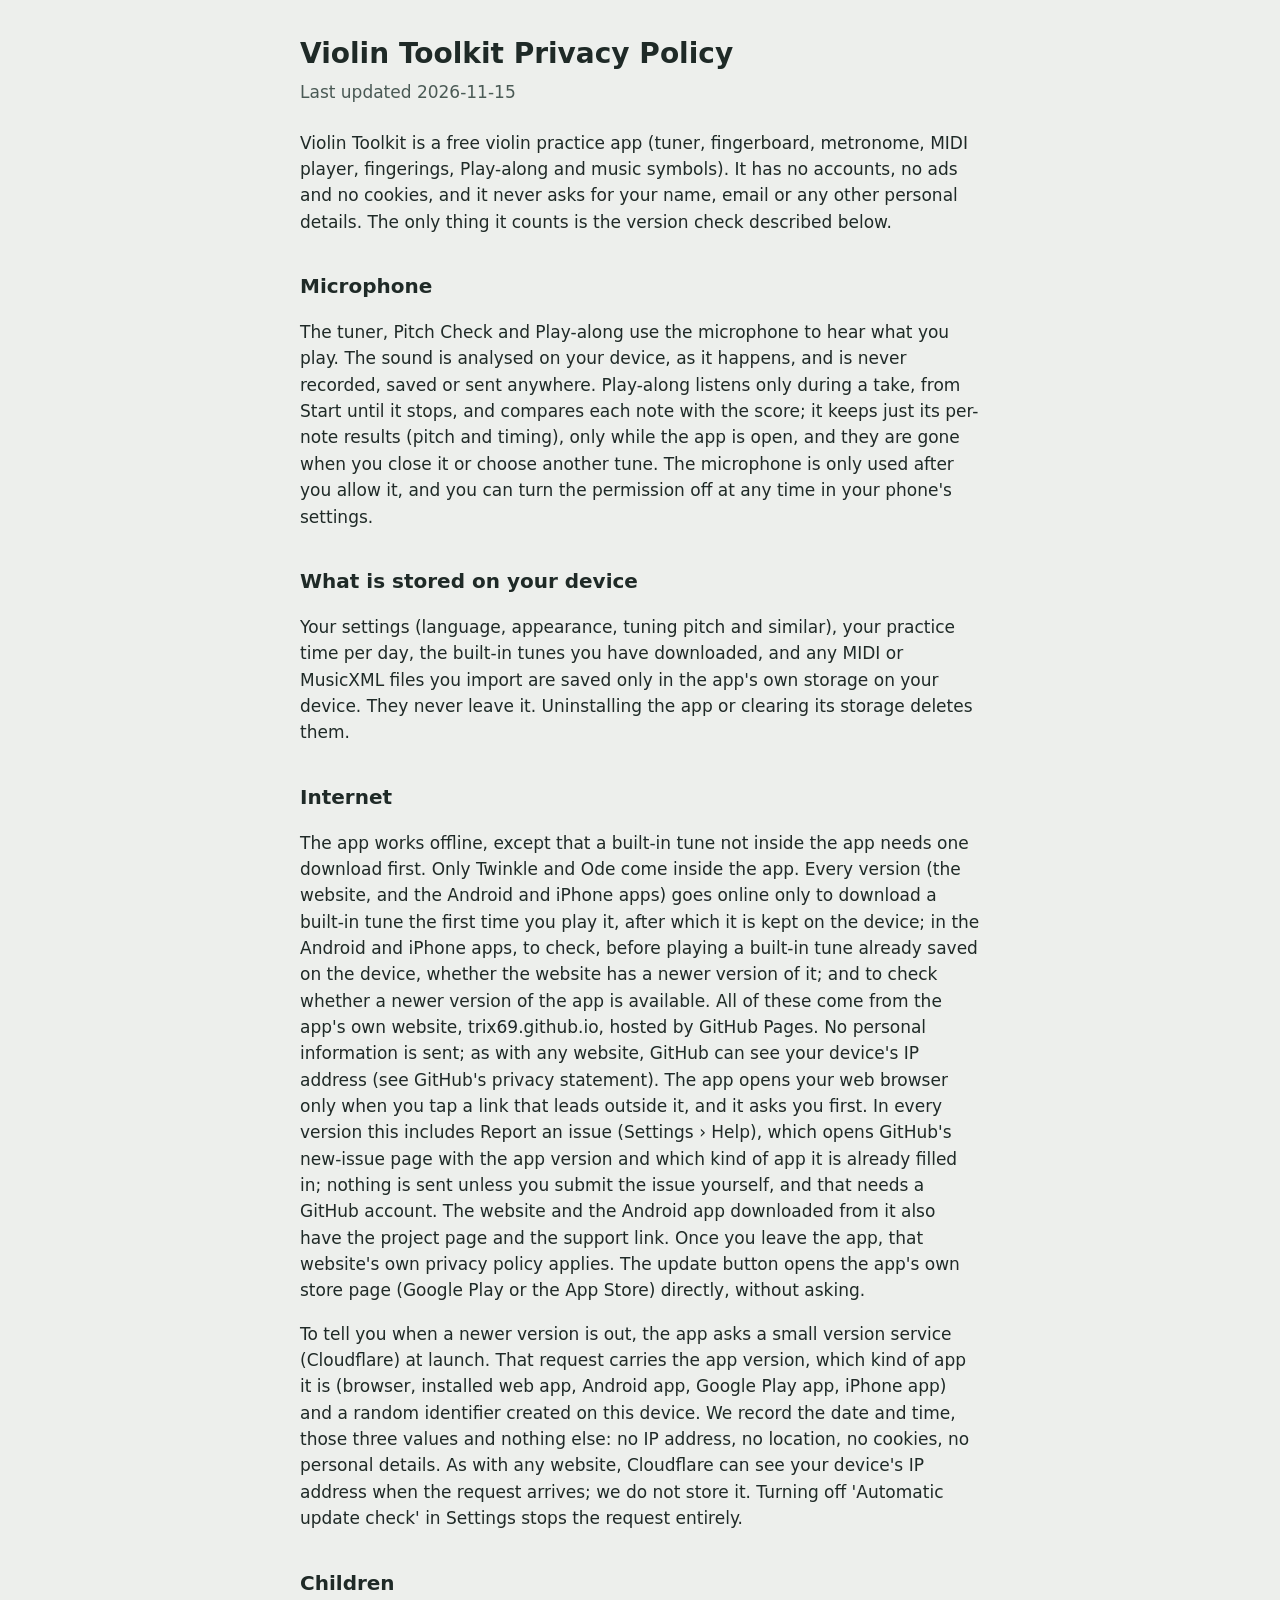
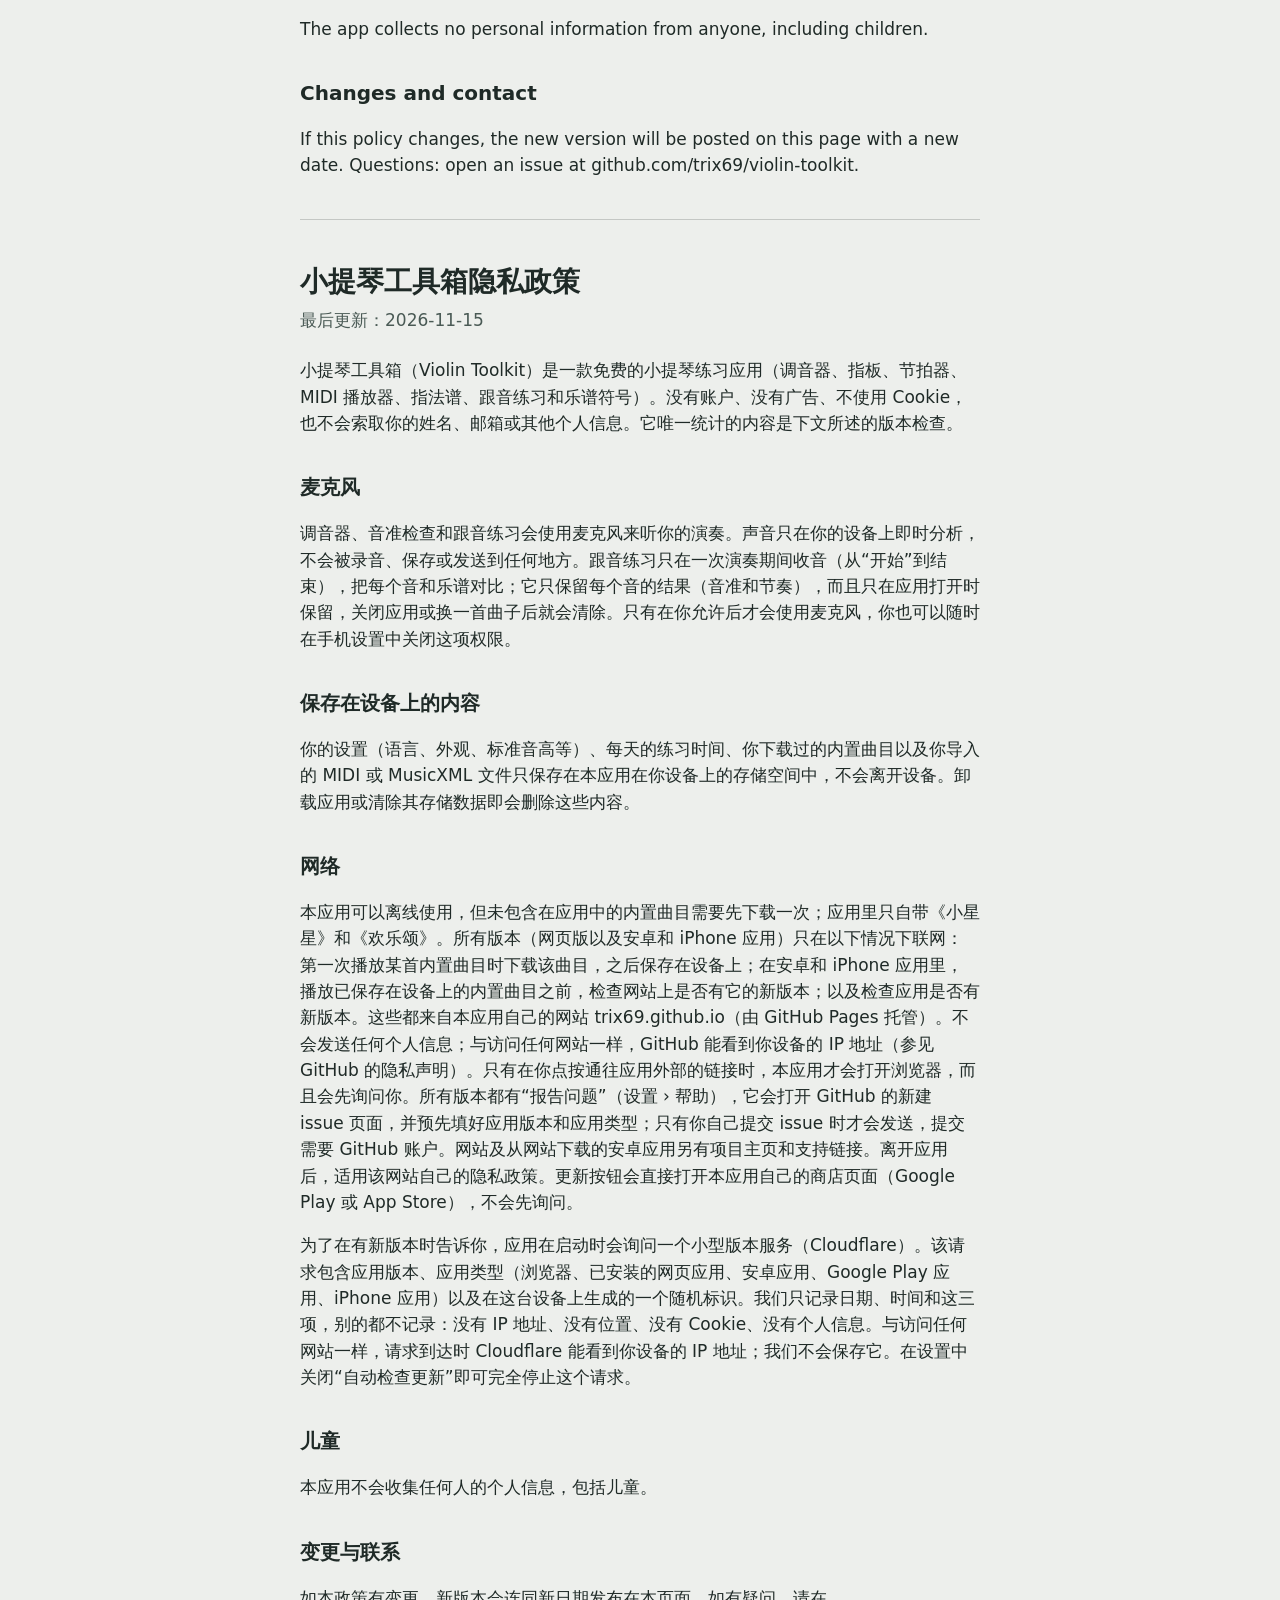
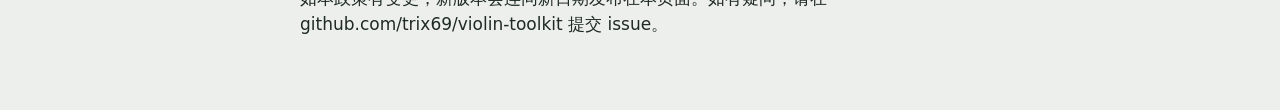
==== commit a1e26f82: "Privacy policy: Play-along in the list of tools, downloaded built-in tunes in what is stored (en + z" ====
--- a/docs/privacy.html
+++ b/docs/privacy.html
@@ -21,13 +21,13 @@
 <h1>Violin Toolkit Privacy Policy</h1>
 <p class="date">Last updated 2026-11-15</p>
 
-<p>Violin Toolkit is a free violin practice app (tuner, fingerboard, metronome, MIDI player, fingerings and music symbols). It has no accounts, no ads and no cookies, and it never asks for your name, email or any other personal details. The only thing it counts is the version check described below.</p>
+<p>Violin Toolkit is a free violin practice app (tuner, fingerboard, metronome, MIDI player, fingerings, Play-along and music symbols). It has no accounts, no ads and no cookies, and it never asks for your name, email or any other personal details. The only thing it counts is the version check described below.</p>
 
 <h2>Microphone</h2>
 <p>The tuner, Pitch Check and Play-along use the microphone to hear what you play. The sound is analysed on your device, as it happens, and is never recorded, saved or sent anywhere. Play-along listens only during a take, from Start until it stops, and compares each note with the score; it keeps just its per-note results (pitch and timing), only while the app is open, and they are gone when you close it or choose another tune. The microphone is only used after you allow it, and you can turn the permission off at any time in your phone's settings.</p>
 
 <h2>What is stored on your device</h2>
-<p>Your settings (language, appearance, tuning pitch and similar), your practice time per day, and any MIDI or MusicXML files you import are saved only in the app's own storage on your device. They never leave it. Uninstalling the app or clearing its storage deletes them.</p>
+<p>Your settings (language, appearance, tuning pitch and similar), your practice time per day, the built-in tunes you have downloaded, and any MIDI or MusicXML files you import are saved only in the app's own storage on your device. They never leave it. Uninstalling the app or clearing its storage deletes them.</p>
 
 <h2>Internet</h2>
 <p>The app works offline, except that a built-in tune not inside the app needs one download first. Only Twinkle and Ode come inside the app. Every version (the website, and the Android and iPhone apps) goes online only to download a built-in tune the first time you play it, after which it is kept on the device; in the Android and iPhone apps, to check, before playing a built-in tune already saved on the device, whether the website has a newer version of it; and to check whether a newer version of the app is available. All of these come from the app's own website, trix69.github.io, hosted by GitHub Pages. No personal information is sent; as with any website, GitHub can see your device's IP address (see GitHub's privacy statement). The app opens your web browser only when you tap a link that leads outside it, and it asks you first. In every version this includes Report an issue (Settings › Help), which opens GitHub's new-issue page with the app version and which kind of app it is already filled in; nothing is sent unless you submit the issue yourself, and that needs a GitHub account. The website and the Android app downloaded from it also have the project page and the support link. Once you leave the app, that website's own privacy policy applies. The update button opens the app's own store page (Google Play or the App Store) directly, without asking.</p>
@@ -44,11 +44,11 @@
 <h1 lang="zh-CN">小提琴工具箱隐私政策</h1>
 <div lang="zh-CN">
 <p class="date">最后更新：2026-11-15</p>
-<p>小提琴工具箱（Violin Toolkit）是一款免费的小提琴练习应用（调音器、指板、节拍器、MIDI 播放器、指法谱和乐谱符号）。没有账户、没有广告、不使用 Cookie，也不会索取你的姓名、邮箱或其他个人信息。它唯一统计的内容是下文所述的版本检查。</p>
+<p>小提琴工具箱（Violin Toolkit）是一款免费的小提琴练习应用（调音器、指板、节拍器、MIDI 播放器、指法谱、跟音练习和乐谱符号）。没有账户、没有广告、不使用 Cookie，也不会索取你的姓名、邮箱或其他个人信息。它唯一统计的内容是下文所述的版本检查。</p>
 <h2>麦克风</h2>
 <p>调音器、音准检查和跟音练习会使用麦克风来听你的演奏。声音只在你的设备上即时分析，不会被录音、保存或发送到任何地方。跟音练习只在一次演奏期间收音（从“开始”到结束），把每个音和乐谱对比；它只保留每个音的结果（音准和节奏），而且只在应用打开时保留，关闭应用或换一首曲子后就会清除。只有在你允许后才会使用麦克风，你也可以随时在手机设置中关闭这项权限。</p>
 <h2>保存在设备上的内容</h2>
-<p>你的设置（语言、外观、标准音高等）、每天的练习时间以及你导入的 MIDI 或 MusicXML 文件只保存在本应用在你设备上的存储空间中，不会离开设备。卸载应用或清除其存储数据即会删除这些内容。</p>
+<p>你的设置（语言、外观、标准音高等）、每天的练习时间、你下载过的内置曲目以及你导入的 MIDI 或 MusicXML 文件只保存在本应用在你设备上的存储空间中，不会离开设备。卸载应用或清除其存储数据即会删除这些内容。</p>
 <h2>网络</h2>
 <p>本应用可以离线使用，但未包含在应用中的内置曲目需要先下载一次；应用里只自带《小星星》和《欢乐颂》。所有版本（网页版以及安卓和 iPhone 应用）只在以下情况下联网：第一次播放某首内置曲目时下载该曲目，之后保存在设备上；在安卓和 iPhone 应用里，播放已保存在设备上的内置曲目之前，检查网站上是否有它的新版本；以及检查应用是否有新版本。这些都来自本应用自己的网站 trix69.github.io（由 GitHub Pages 托管）。不会发送任何个人信息；与访问任何网站一样，GitHub 能看到你设备的 IP 地址（参见 GitHub 的隐私声明）。只有在你点按通往应用外部的链接时，本应用才会打开浏览器，而且会先询问你。所有版本都有“报告问题”（设置 › 帮助），它会打开 GitHub 的新建 issue 页面，并预先填好应用版本和应用类型；只有你自己提交 issue 时才会发送，提交需要 GitHub 账户。网站及从网站下载的安卓应用另有项目主页和支持链接。离开应用后，适用该网站自己的隐私政策。更新按钮会直接打开本应用自己的商店页面（Google Play 或 App Store），不会先询问。</p>
 <p>为了在有新版本时告诉你，应用在启动时会询问一个小型版本服务（Cloudflare）。该请求包含应用版本、应用类型（浏览器、已安装的网页应用、安卓应用、Google Play 应用、iPhone 应用）以及在这台设备上生成的一个随机标识。我们只记录日期、时间和这三项，别的都不记录：没有 IP 地址、没有位置、没有 Cookie、没有个人信息。与访问任何网站一样，请求到达时 Cloudflare 能看到你设备的 IP 地址；我们不会保存它。在设置中关闭“自动检查更新”即可完全停止这个请求。</p>
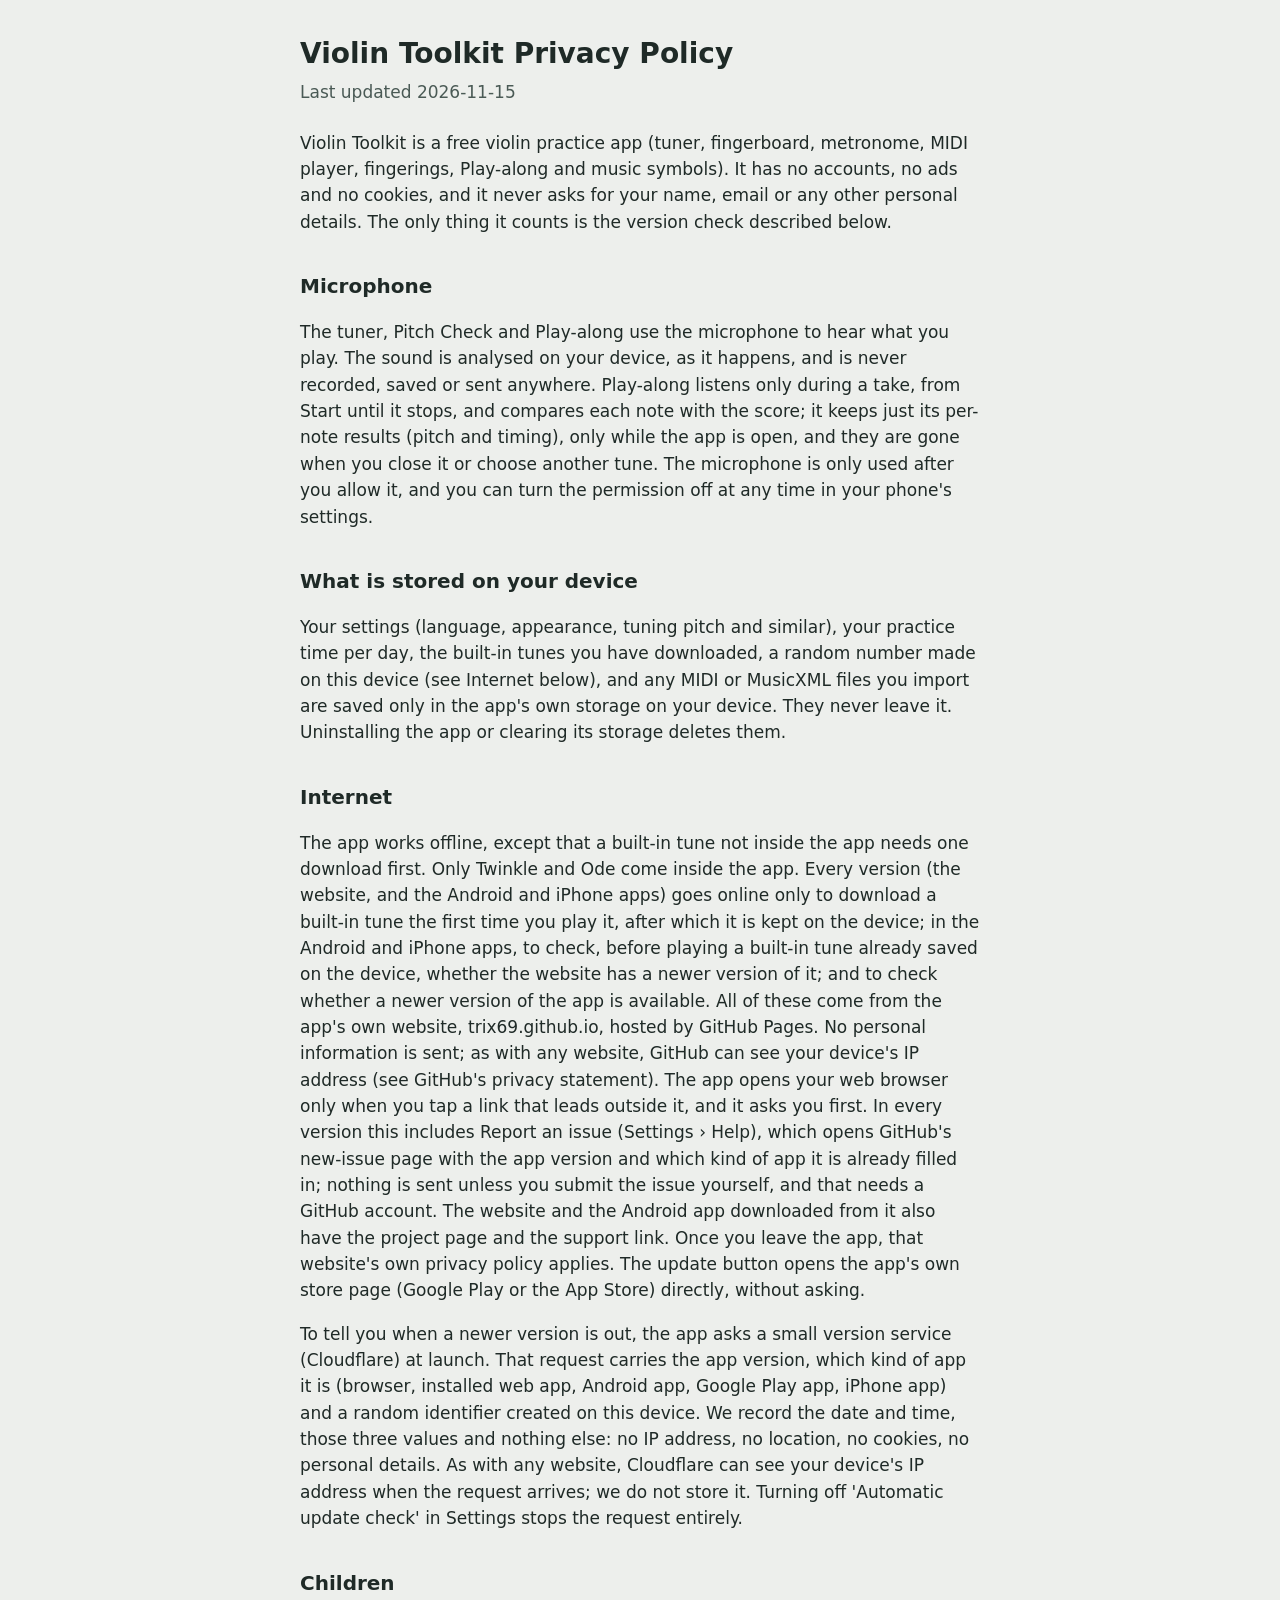
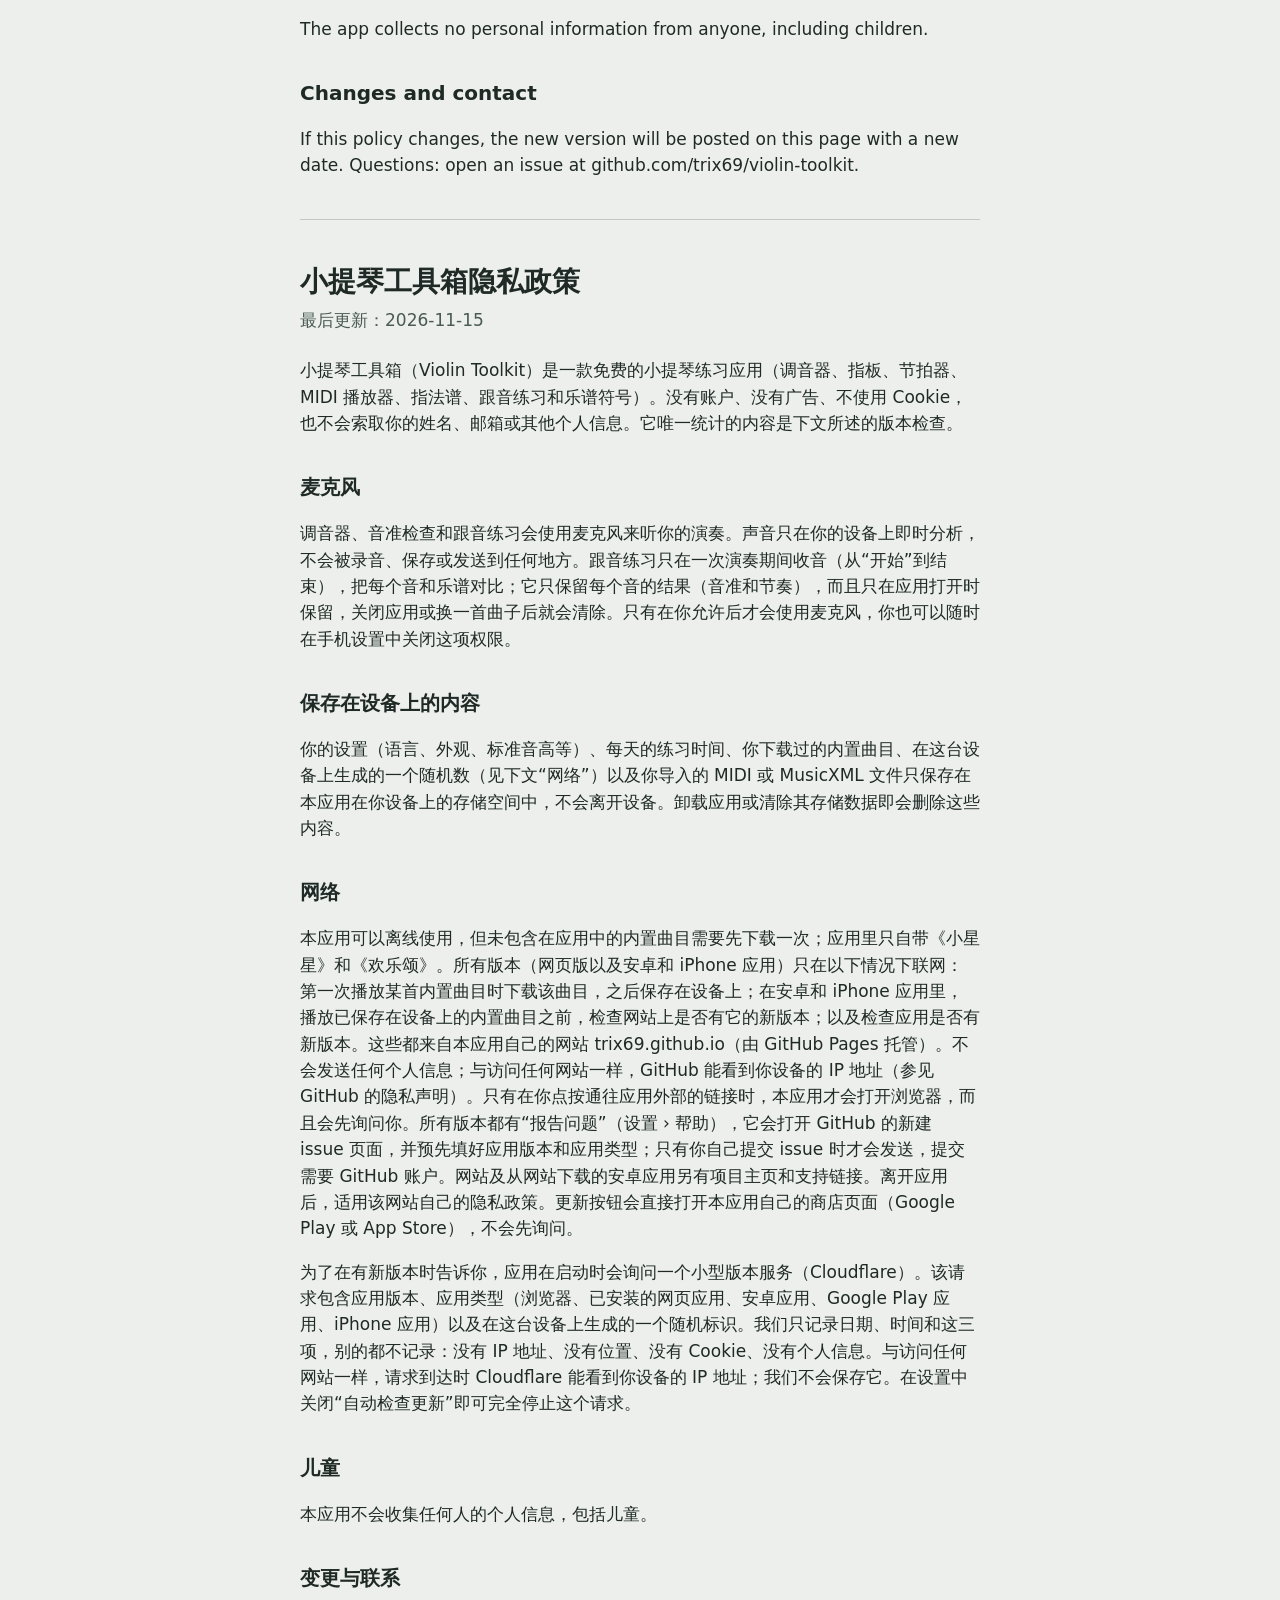
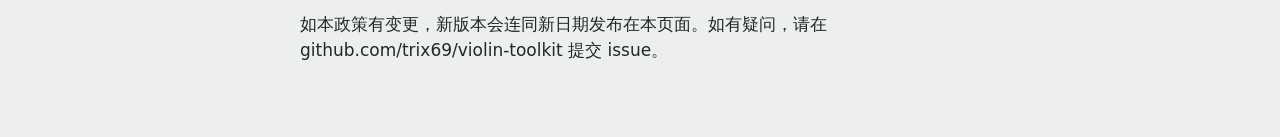
==== commit 2ed90e4f: "Privacy policy: the update check's random number in what is stored (Hermes F109) Co-Authored-By: Cla" ====
--- a/docs/privacy.html
+++ b/docs/privacy.html
@@ -27,7 +27,7 @@
 <p>The tuner, Pitch Check and Play-along use the microphone to hear what you play. The sound is analysed on your device, as it happens, and is never recorded, saved or sent anywhere. Play-along listens only during a take, from Start until it stops, and compares each note with the score; it keeps just its per-note results (pitch and timing), only while the app is open, and they are gone when you close it or choose another tune. The microphone is only used after you allow it, and you can turn the permission off at any time in your phone's settings.</p>
 
 <h2>What is stored on your device</h2>
-<p>Your settings (language, appearance, tuning pitch and similar), your practice time per day, the built-in tunes you have downloaded, and any MIDI or MusicXML files you import are saved only in the app's own storage on your device. They never leave it. Uninstalling the app or clearing its storage deletes them.</p>
+<p>Your settings (language, appearance, tuning pitch and similar), your practice time per day, the built-in tunes you have downloaded, a random number made on this device (see Internet below), and any MIDI or MusicXML files you import are saved only in the app's own storage on your device. They never leave it. Uninstalling the app or clearing its storage deletes them.</p>
 
 <h2>Internet</h2>
 <p>The app works offline, except that a built-in tune not inside the app needs one download first. Only Twinkle and Ode come inside the app. Every version (the website, and the Android and iPhone apps) goes online only to download a built-in tune the first time you play it, after which it is kept on the device; in the Android and iPhone apps, to check, before playing a built-in tune already saved on the device, whether the website has a newer version of it; and to check whether a newer version of the app is available. All of these come from the app's own website, trix69.github.io, hosted by GitHub Pages. No personal information is sent; as with any website, GitHub can see your device's IP address (see GitHub's privacy statement). The app opens your web browser only when you tap a link that leads outside it, and it asks you first. In every version this includes Report an issue (Settings › Help), which opens GitHub's new-issue page with the app version and which kind of app it is already filled in; nothing is sent unless you submit the issue yourself, and that needs a GitHub account. The website and the Android app downloaded from it also have the project page and the support link. Once you leave the app, that website's own privacy policy applies. The update button opens the app's own store page (Google Play or the App Store) directly, without asking.</p>
@@ -48,7 +48,7 @@
 <h2>麦克风</h2>
 <p>调音器、音准检查和跟音练习会使用麦克风来听你的演奏。声音只在你的设备上即时分析，不会被录音、保存或发送到任何地方。跟音练习只在一次演奏期间收音（从“开始”到结束），把每个音和乐谱对比；它只保留每个音的结果（音准和节奏），而且只在应用打开时保留，关闭应用或换一首曲子后就会清除。只有在你允许后才会使用麦克风，你也可以随时在手机设置中关闭这项权限。</p>
 <h2>保存在设备上的内容</h2>
-<p>你的设置（语言、外观、标准音高等）、每天的练习时间、你下载过的内置曲目以及你导入的 MIDI 或 MusicXML 文件只保存在本应用在你设备上的存储空间中，不会离开设备。卸载应用或清除其存储数据即会删除这些内容。</p>
+<p>你的设置（语言、外观、标准音高等）、每天的练习时间、你下载过的内置曲目、在这台设备上生成的一个随机数（见下文“网络”）以及你导入的 MIDI 或 MusicXML 文件只保存在本应用在你设备上的存储空间中，不会离开设备。卸载应用或清除其存储数据即会删除这些内容。</p>
 <h2>网络</h2>
 <p>本应用可以离线使用，但未包含在应用中的内置曲目需要先下载一次；应用里只自带《小星星》和《欢乐颂》。所有版本（网页版以及安卓和 iPhone 应用）只在以下情况下联网：第一次播放某首内置曲目时下载该曲目，之后保存在设备上；在安卓和 iPhone 应用里，播放已保存在设备上的内置曲目之前，检查网站上是否有它的新版本；以及检查应用是否有新版本。这些都来自本应用自己的网站 trix69.github.io（由 GitHub Pages 托管）。不会发送任何个人信息；与访问任何网站一样，GitHub 能看到你设备的 IP 地址（参见 GitHub 的隐私声明）。只有在你点按通往应用外部的链接时，本应用才会打开浏览器，而且会先询问你。所有版本都有“报告问题”（设置 › 帮助），它会打开 GitHub 的新建 issue 页面，并预先填好应用版本和应用类型；只有你自己提交 issue 时才会发送，提交需要 GitHub 账户。网站及从网站下载的安卓应用另有项目主页和支持链接。离开应用后，适用该网站自己的隐私政策。更新按钮会直接打开本应用自己的商店页面（Google Play 或 App Store），不会先询问。</p>
 <p>为了在有新版本时告诉你，应用在启动时会询问一个小型版本服务（Cloudflare）。该请求包含应用版本、应用类型（浏览器、已安装的网页应用、安卓应用、Google Play 应用、iPhone 应用）以及在这台设备上生成的一个随机标识。我们只记录日期、时间和这三项，别的都不记录：没有 IP 地址、没有位置、没有 Cookie、没有个人信息。与访问任何网站一样，请求到达时 Cloudflare 能看到你设备的 IP 地址；我们不会保存它。在设置中关闭“自动检查更新”即可完全停止这个请求。</p>
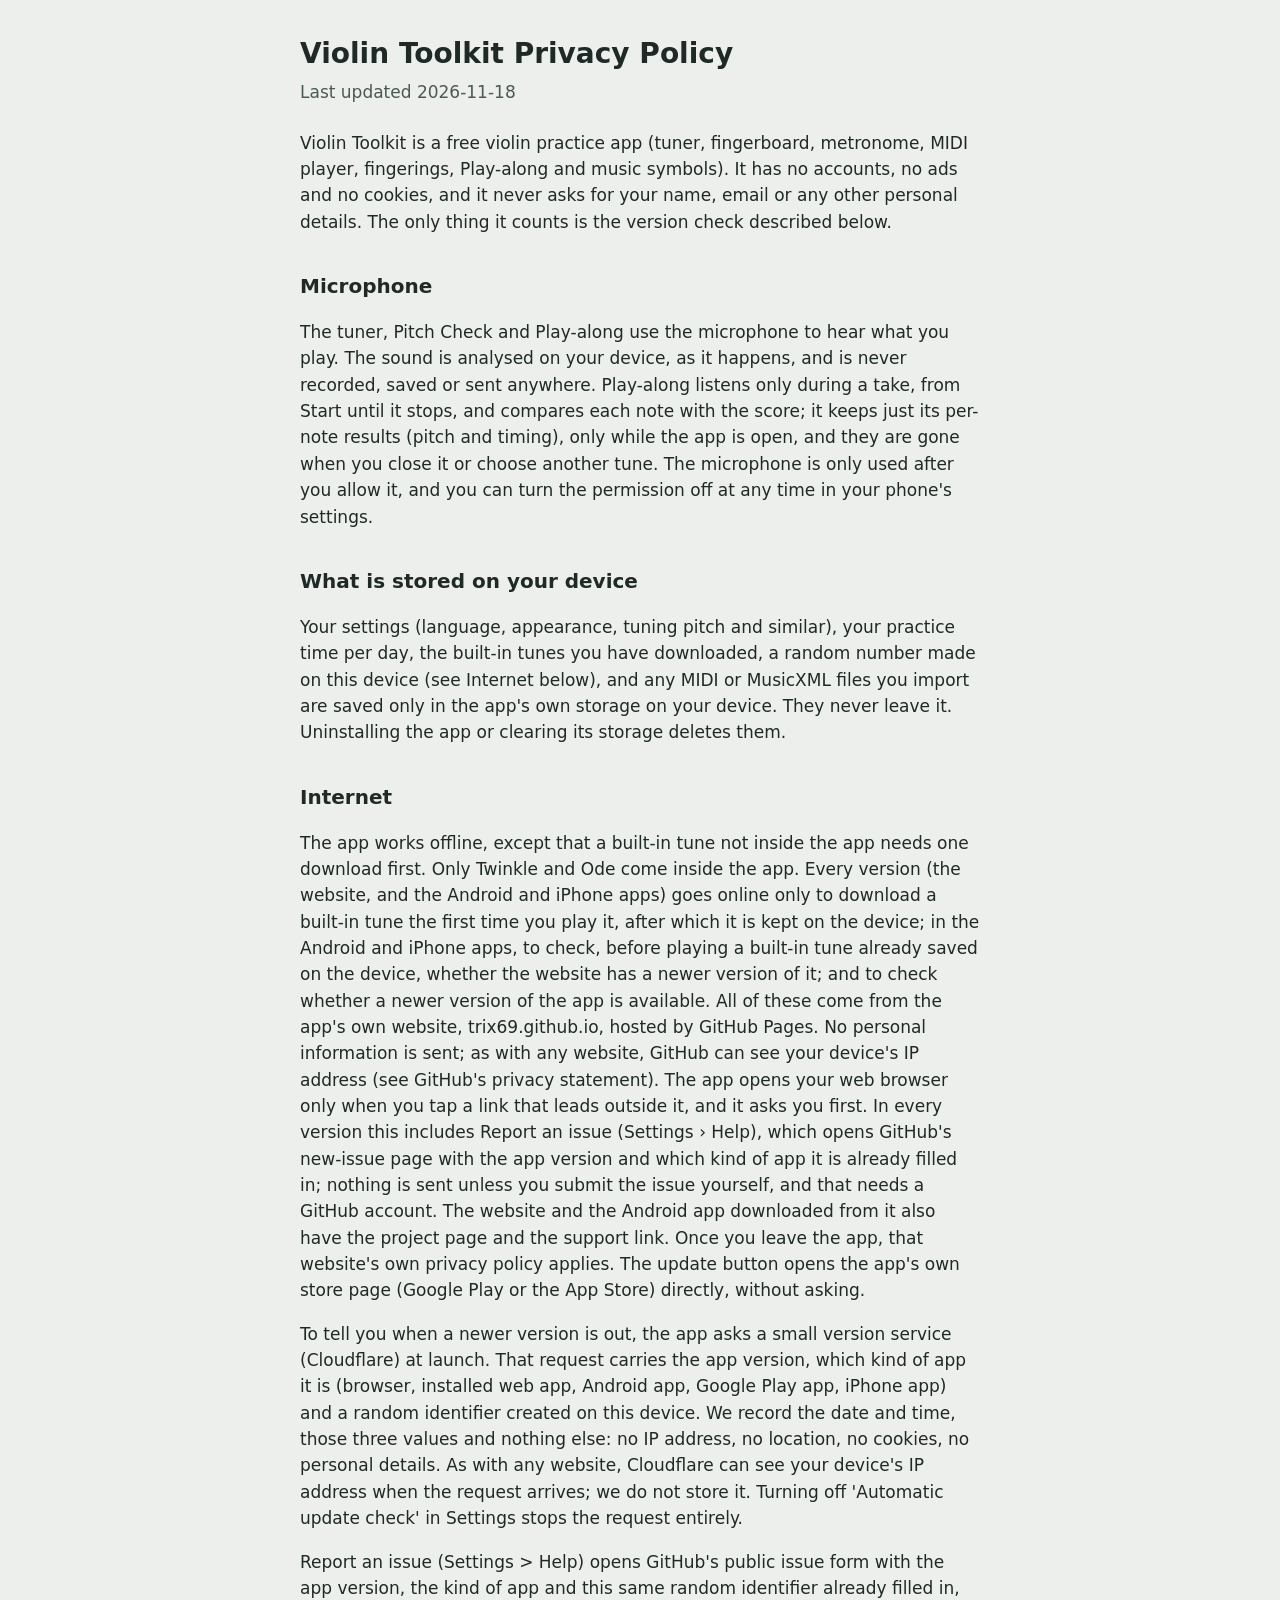
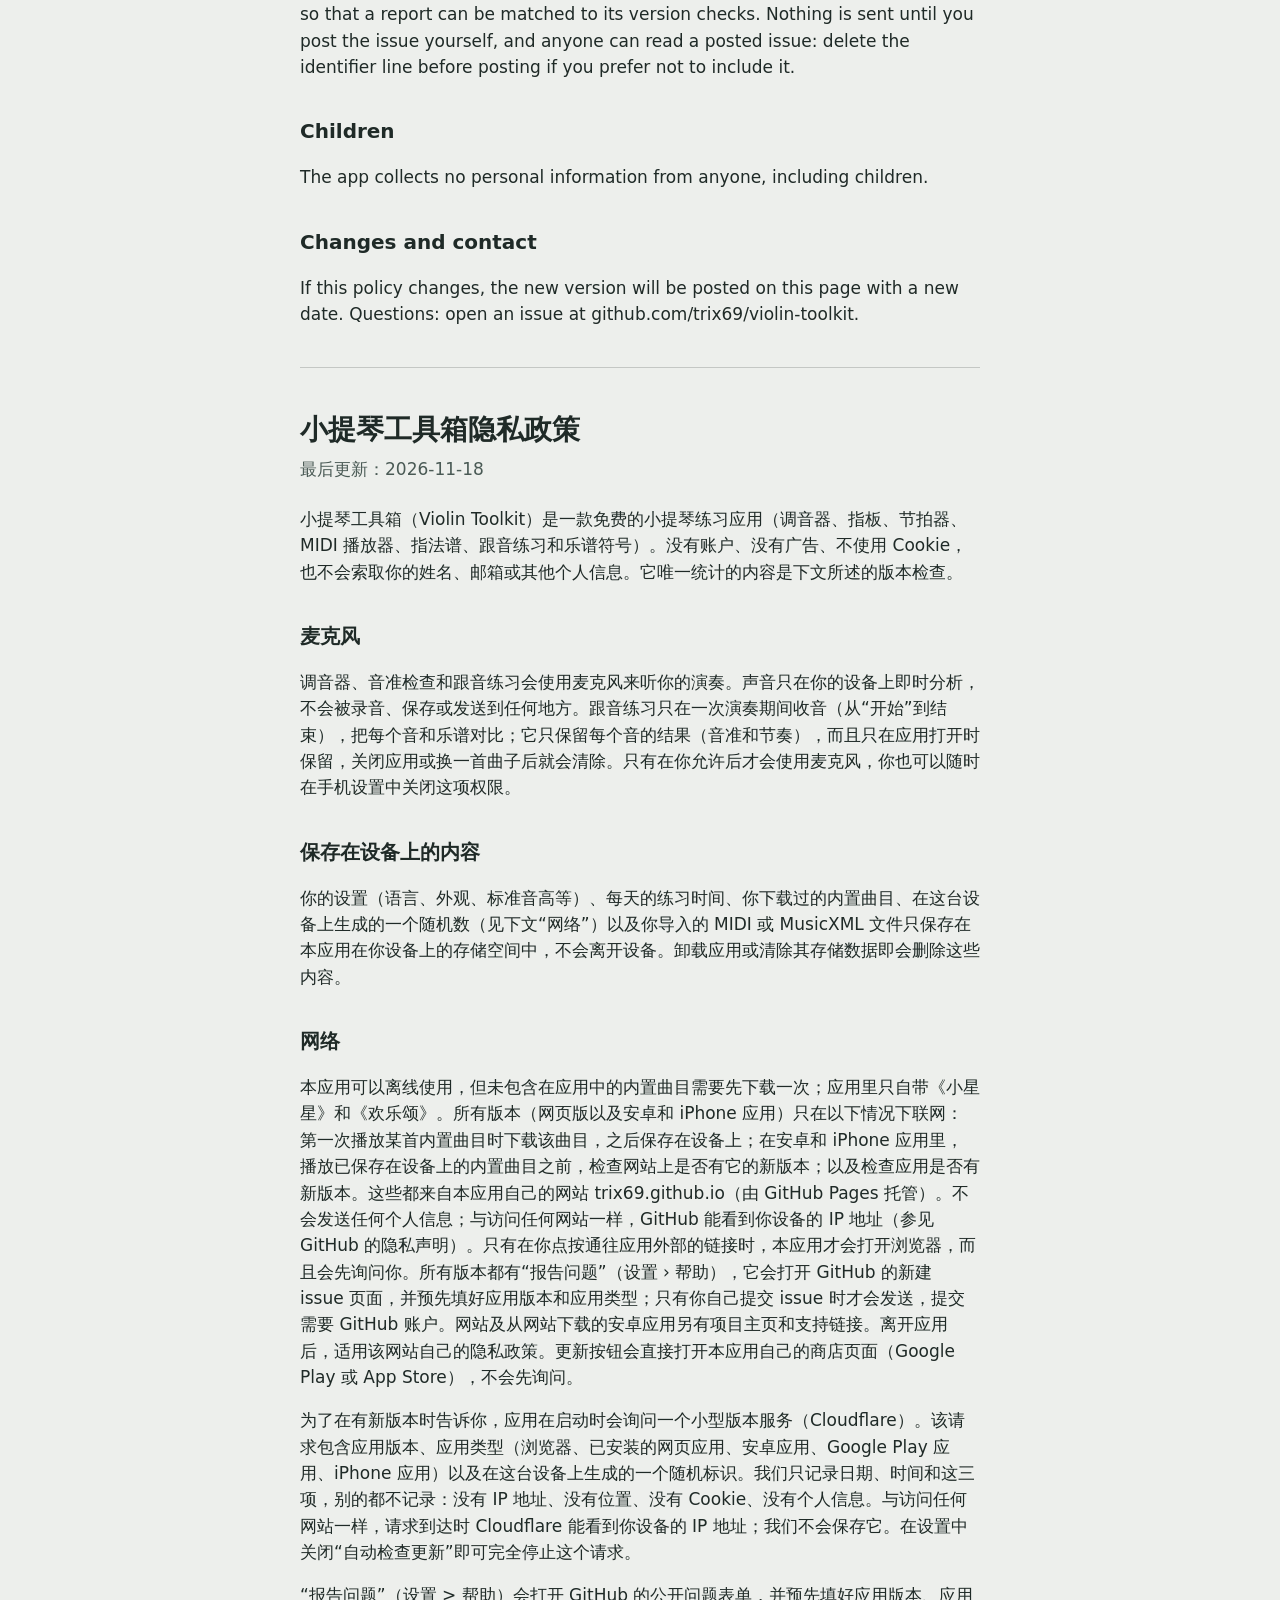
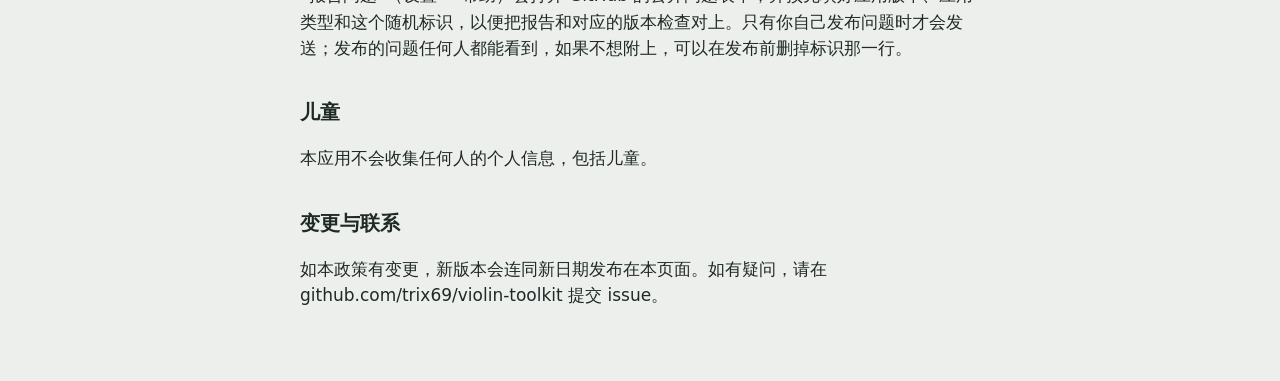
==== commit f96e4bc1: "Fingerings card: a notehead beats the grace beside it (F137), dotted quaver and unnamed lengths (F13" ====
--- a/docs/privacy.html
+++ b/docs/privacy.html
@@ -4,7 +4,7 @@
 <meta charset="utf-8">
 <meta name="viewport" content="width=device-width, initial-scale=1">
 <title>Violin Toolkit Privacy Policy</title>
-<meta name="pp-version" content="2026-11-15">
+<meta name="pp-version" content="2026-11-18">
 <style>
 :root { --bg: #EDEFEC; --fg: #1F2A27; --muted: #4A5A55; }
 @media (prefers-color-scheme: dark) { :root { --bg: #16201B; --fg: #E6ECE8; --muted: #A9B6B0; } }
@@ -19,7 +19,7 @@
 <body>
 <main>
 <h1>Violin Toolkit Privacy Policy</h1>
-<p class="date">Last updated 2026-11-15</p>
+<p class="date">Last updated 2026-11-18</p>
 
 <p>Violin Toolkit is a free violin practice app (tuner, fingerboard, metronome, MIDI player, fingerings, Play-along and music symbols). It has no accounts, no ads and no cookies, and it never asks for your name, email or any other personal details. The only thing it counts is the version check described below.</p>
 
@@ -32,6 +32,7 @@
 <h2>Internet</h2>
 <p>The app works offline, except that a built-in tune not inside the app needs one download first. Only Twinkle and Ode come inside the app. Every version (the website, and the Android and iPhone apps) goes online only to download a built-in tune the first time you play it, after which it is kept on the device; in the Android and iPhone apps, to check, before playing a built-in tune already saved on the device, whether the website has a newer version of it; and to check whether a newer version of the app is available. All of these come from the app's own website, trix69.github.io, hosted by GitHub Pages. No personal information is sent; as with any website, GitHub can see your device's IP address (see GitHub's privacy statement). The app opens your web browser only when you tap a link that leads outside it, and it asks you first. In every version this includes Report an issue (Settings › Help), which opens GitHub's new-issue page with the app version and which kind of app it is already filled in; nothing is sent unless you submit the issue yourself, and that needs a GitHub account. The website and the Android app downloaded from it also have the project page and the support link. Once you leave the app, that website's own privacy policy applies. The update button opens the app's own store page (Google Play or the App Store) directly, without asking.</p>
 <p>To tell you when a newer version is out, the app asks a small version service (Cloudflare) at launch. That request carries the app version, which kind of app it is (browser, installed web app, Android app, Google Play app, iPhone app) and a random identifier created on this device. We record the date and time, those three values and nothing else: no IP address, no location, no cookies, no personal details. As with any website, Cloudflare can see your device's IP address when the request arrives; we do not store it. Turning off 'Automatic update check' in Settings stops the request entirely.</p>
+<p>Report an issue (Settings &gt; Help) opens GitHub's public issue form with the app version, the kind of app and this same random identifier already filled in, so that a report can be matched to its version checks. Nothing is sent until you post the issue yourself, and anyone can read a posted issue: delete the identifier line before posting if you prefer not to include it.</p>
 
 <h2>Children</h2>
 <p>The app collects no personal information from anyone, including children.</p>
@@ -43,7 +44,7 @@
 
 <h1 lang="zh-CN">小提琴工具箱隐私政策</h1>
 <div lang="zh-CN">
-<p class="date">最后更新：2026-11-15</p>
+<p class="date">最后更新：2026-11-18</p>
 <p>小提琴工具箱（Violin Toolkit）是一款免费的小提琴练习应用（调音器、指板、节拍器、MIDI 播放器、指法谱、跟音练习和乐谱符号）。没有账户、没有广告、不使用 Cookie，也不会索取你的姓名、邮箱或其他个人信息。它唯一统计的内容是下文所述的版本检查。</p>
 <h2>麦克风</h2>
 <p>调音器、音准检查和跟音练习会使用麦克风来听你的演奏。声音只在你的设备上即时分析，不会被录音、保存或发送到任何地方。跟音练习只在一次演奏期间收音（从“开始”到结束），把每个音和乐谱对比；它只保留每个音的结果（音准和节奏），而且只在应用打开时保留，关闭应用或换一首曲子后就会清除。只有在你允许后才会使用麦克风，你也可以随时在手机设置中关闭这项权限。</p>
@@ -52,6 +53,7 @@
 <h2>网络</h2>
 <p>本应用可以离线使用，但未包含在应用中的内置曲目需要先下载一次；应用里只自带《小星星》和《欢乐颂》。所有版本（网页版以及安卓和 iPhone 应用）只在以下情况下联网：第一次播放某首内置曲目时下载该曲目，之后保存在设备上；在安卓和 iPhone 应用里，播放已保存在设备上的内置曲目之前，检查网站上是否有它的新版本；以及检查应用是否有新版本。这些都来自本应用自己的网站 trix69.github.io（由 GitHub Pages 托管）。不会发送任何个人信息；与访问任何网站一样，GitHub 能看到你设备的 IP 地址（参见 GitHub 的隐私声明）。只有在你点按通往应用外部的链接时，本应用才会打开浏览器，而且会先询问你。所有版本都有“报告问题”（设置 › 帮助），它会打开 GitHub 的新建 issue 页面，并预先填好应用版本和应用类型；只有你自己提交 issue 时才会发送，提交需要 GitHub 账户。网站及从网站下载的安卓应用另有项目主页和支持链接。离开应用后，适用该网站自己的隐私政策。更新按钮会直接打开本应用自己的商店页面（Google Play 或 App Store），不会先询问。</p>
 <p>为了在有新版本时告诉你，应用在启动时会询问一个小型版本服务（Cloudflare）。该请求包含应用版本、应用类型（浏览器、已安装的网页应用、安卓应用、Google Play 应用、iPhone 应用）以及在这台设备上生成的一个随机标识。我们只记录日期、时间和这三项，别的都不记录：没有 IP 地址、没有位置、没有 Cookie、没有个人信息。与访问任何网站一样，请求到达时 Cloudflare 能看到你设备的 IP 地址；我们不会保存它。在设置中关闭“自动检查更新”即可完全停止这个请求。</p>
+<p>“报告问题”（设置 &gt; 帮助）会打开 GitHub 的公开问题表单，并预先填好应用版本、应用类型和这个随机标识，以便把报告和对应的版本检查对上。只有你自己发布问题时才会发送；发布的问题任何人都能看到，如果不想附上，可以在发布前删掉标识那一行。</p>
 <h2>儿童</h2>
 <p>本应用不会收集任何人的个人信息，包括儿童。</p>
 <h2>变更与联系</h2>
